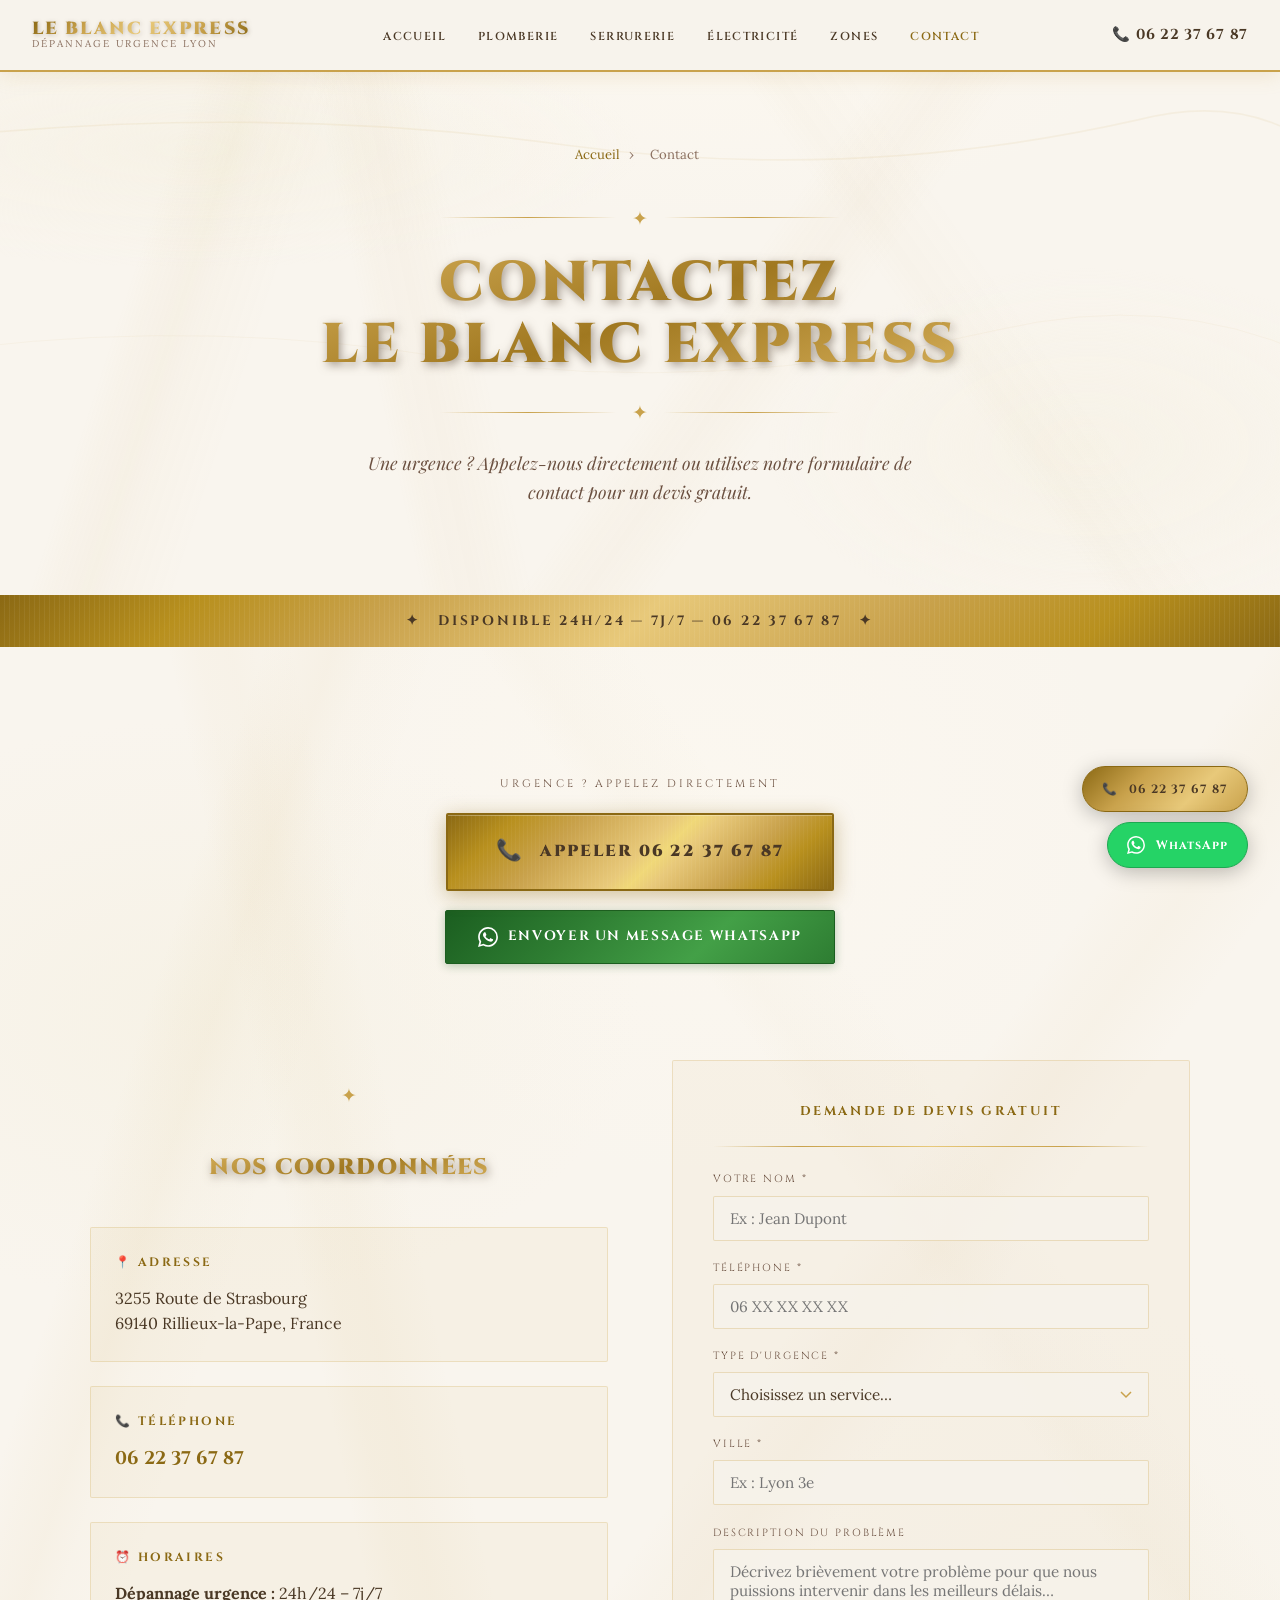
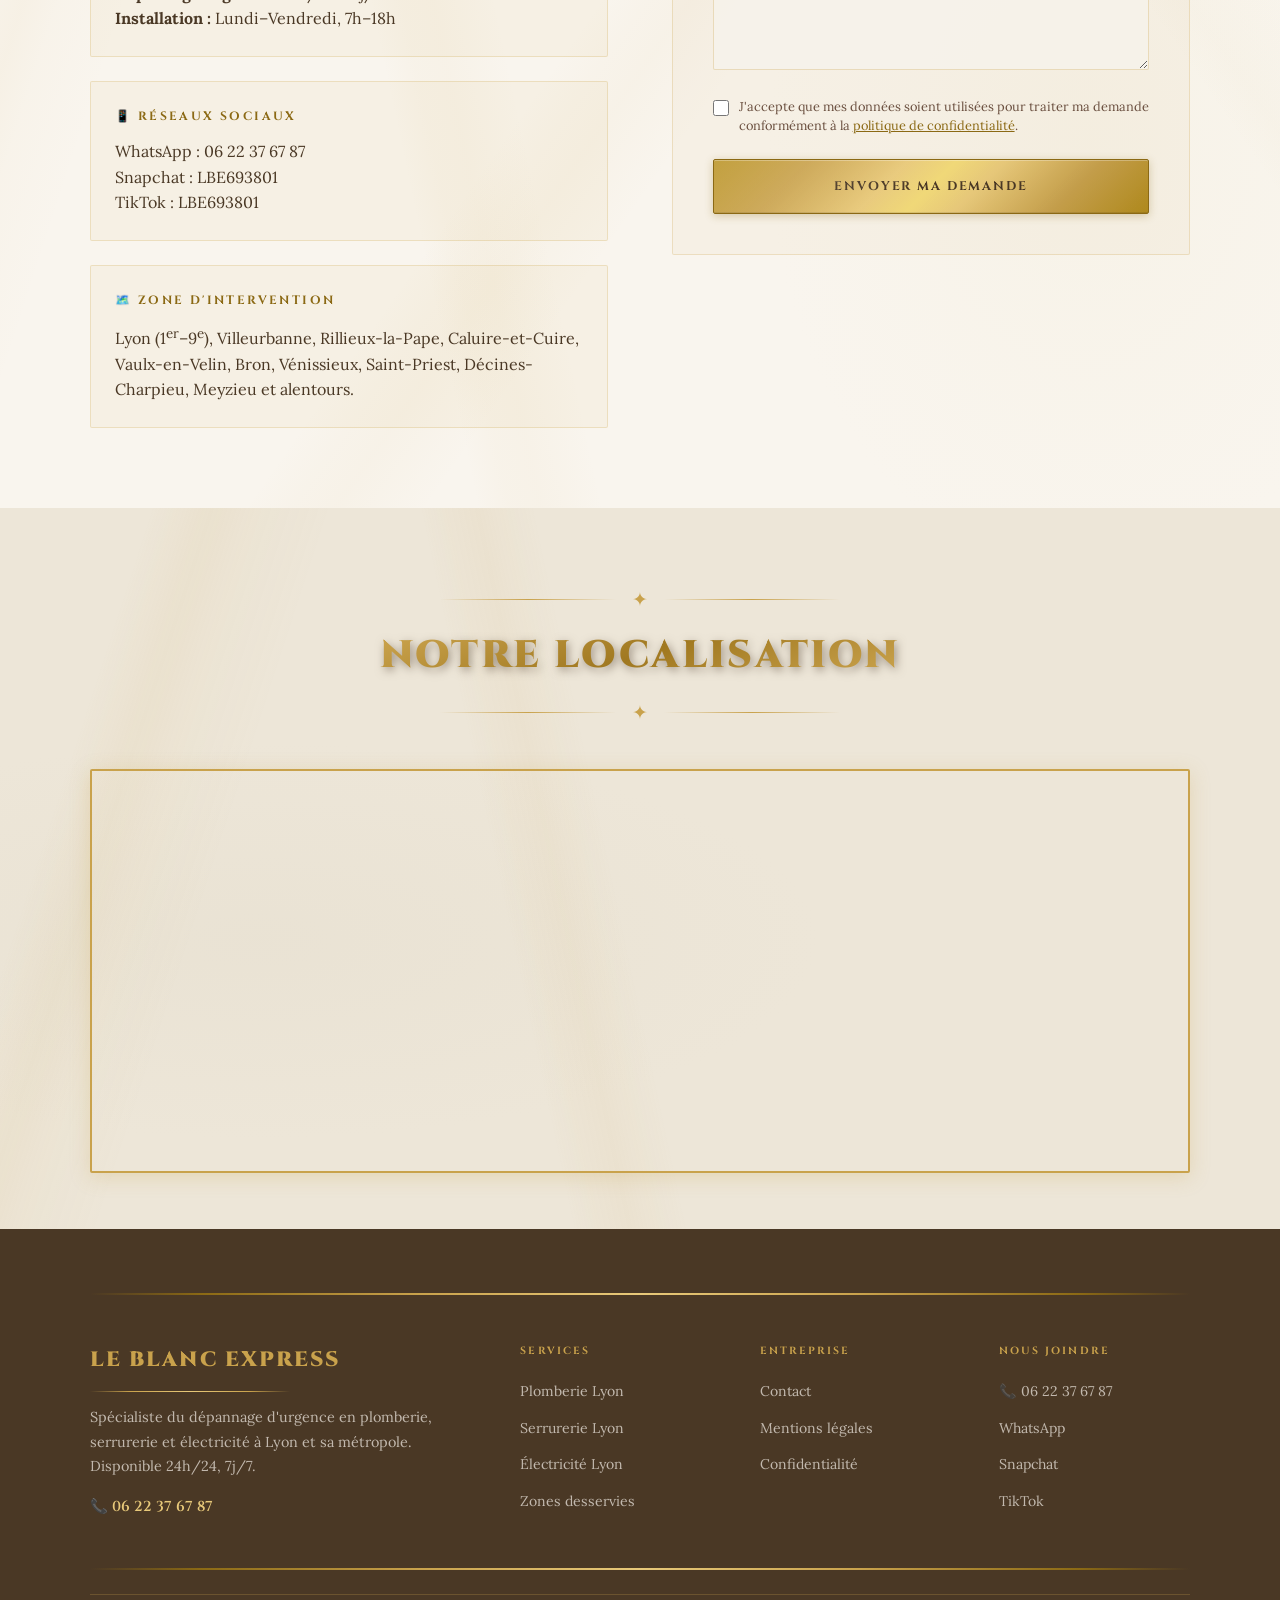
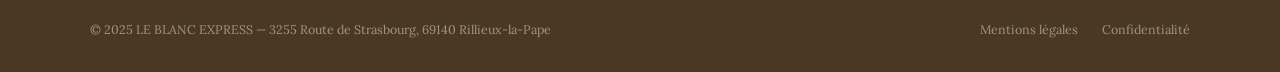
==== contact.html @ 910398bf "feat: site complet LE BLANC EXPRESS — dépannage urgence Lyon Site web haut de gamme identité marbre/" ====
<!DOCTYPE html>
<html lang="fr" id="top">
<head>
  <meta charset="UTF-8"/>
  <meta name="viewport" content="width=device-width, initial-scale=1.0"/>
  <title>Contact – Dépannage urgence Lyon | LE BLANC EXPRESS</title>
  <meta name="description" content="Contactez LE BLANC EXPRESS pour un dépannage d'urgence plomberie, serrurerie ou électricité à Lyon. Disponible 24h/24 7j/7 — 06 22 37 67 87."/>
  <meta name="robots" content="index, follow"/>
  <link rel="canonical" href="https://www.leblancexpress.fr/contact"/>
  <meta property="og:title" content="Contact – Dépannage urgence Lyon | LE BLANC EXPRESS"/>
  <meta property="og:url" content="https://www.leblancexpress.fr/contact"/>
  <meta property="og:type" content="website"/>
  <meta property="og:locale" content="fr_FR"/>
  <link rel="icon" type="image/svg+xml" href="favicon.svg"/>
  <link rel="preconnect" href="https://fonts.googleapis.com"/>
  <link rel="preconnect" href="https://fonts.gstatic.com" crossorigin/>
  <link rel="stylesheet" href="css/style.css"/>
  <script type="application/ld+json">
  {
    "@context": "https://schema.org",
    "@type": "ContactPage",
    "name": "Contact LE BLANC EXPRESS",
    "url": "https://www.leblancexpress.fr/contact",
    "mainEntity": {
      "@type": "EmergencyService",
      "name": "LE BLANC EXPRESS",
      "telephone": "+33622376787",
      "address": {
        "@type": "PostalAddress",
        "streetAddress": "3255 Route de Strasbourg",
        "addressLocality": "Rillieux-la-Pape",
        "postalCode": "69140",
        "addressCountry": "FR"
      }
    }
  }
  </script>
</head>
<body>

<nav class="navbar" role="navigation" aria-label="Navigation principale">
  <div class="navbar-inner">
    <a href="index.html" class="navbar-brand">
      <span class="brand-main">LE BLANC EXPRESS</span>
      <span class="brand-sub">Dépannage Urgence Lyon</span>
    </a>
    <ul class="navbar-nav" role="list">
      <li><a href="index.html">Accueil</a></li>
      <li><a href="plomberie-lyon.html">Plomberie</a></li>
      <li><a href="serrurerie-lyon.html">Serrurerie</a></li>
      <li><a href="electricite-lyon.html">Électricité</a></li>
      <li><a href="zones-intervention.html">Zones</a></li>
      <li><a href="contact.html">Contact</a></li>
    </ul>
    <div class="navbar-cta">
      <a href="tel:+33622376787" class="nav-phone">📞 06 22 37 67 87</a>
    </div>
    <button class="hamburger" id="hamburger" aria-label="Menu" aria-expanded="false">
      <span></span><span></span><span></span>
    </button>
  </div>
</nav>
<nav class="mobile-menu" id="mobile-menu">
  <a href="index.html">🏠 Accueil</a>
  <a href="plomberie-lyon.html">🔧 Plomberie Lyon</a>
  <a href="serrurerie-lyon.html">🔐 Serrurerie Lyon</a>
  <a href="electricite-lyon.html">⚡ Électricité Lyon</a>
  <a href="zones-intervention.html">📍 Zones d'intervention</a>
  <a href="contact.html">✉️ Contact</a>
  <a href="tel:+33622376787" style="color:var(--gold-dark);font-weight:700;">📞 06 22 37 67 87</a>
</nav>

<main>

<!-- HERO -->
<section class="page-hero marble-bg" aria-labelledby="h1-contact">
  <svg aria-hidden="true" style="position:absolute;inset:0;width:100%;height:100%;pointer-events:none;z-index:0;opacity:0.5" preserveAspectRatio="xMidYMid slice" viewBox="0 0 900 450" xmlns="http://www.w3.org/2000/svg">
    <path d="M-20 110 Q200 90 400 118 Q600 145 800 100 Q870 82 920 115" stroke="rgba(201,162,76,0.18)" stroke-width="1.2" fill="none"/>
    <path d="M-20 260 Q150 240 320 268 Q500 295 700 248 Q820 220 920 265" stroke="rgba(201,162,76,0.12)" stroke-width="0.7" fill="none"/>
  </svg>
  <nav class="breadcrumb" style="position:relative;z-index:1;" aria-label="Fil d'Ariane">
    <a href="index.html">Accueil</a><span> › </span><span aria-current="page">Contact</span>
  </nav>
  <div style="position:relative;z-index:1;">
    <div class="gold-separator"><span>✦</span></div>
    <h1 id="h1-contact" class="page-hero-title title-3d">Contactez<br>LE BLANC EXPRESS</h1>
    <div class="gold-separator"><span>✦</span></div>
    <p class="page-hero-desc">Une urgence ? Appelez-nous directement ou utilisez notre formulaire de contact pour un devis gratuit.</p>
  </div>
</section>

<div class="gold-banner"><p>✦ &nbsp; Disponible 24h/24 — 7j/7 — 06 22 37 67 87 &nbsp; ✦</p></div>

<!-- CONTACT PRINCIPAL -->
<section class="section marble-bg" aria-labelledby="h2-cta">
  <div class="section-inner animate-on-scroll">
    <div class="big-cta-area" style="margin-bottom:3rem;">
      <p style="font-family:'Cinzel',serif;font-size:0.68rem;letter-spacing:0.28em;text-transform:uppercase;color:var(--brown-mid);">Urgence ? Appelez directement</p>
      <a href="tel:+33622376787" class="big-phone-btn pulse-gold" aria-label="Appeler LE BLANC EXPRESS">
        <span style="position:relative;z-index:1;font-size:1.3rem" aria-hidden="true">📞</span>
        <span style="position:relative;z-index:1">APPELER 06 22 37 67 87</span>
      </a>
      <a href="https://wa.me/33622376787" class="btn-whatsapp" target="_blank" rel="noopener noreferrer" style="font-size:0.85rem;padding:0.9rem 2rem;">
        <svg width="20" height="20" viewBox="0 0 24 24" fill="white" aria-hidden="true"><path d="M17.472 14.382c-.297-.149-1.758-.867-2.03-.967-.273-.099-.471-.148-.67.15-.197.297-.767.966-.94 1.164-.173.199-.347.223-.644.075-.297-.15-1.255-.463-2.39-1.475-.883-.788-1.48-1.761-1.653-2.059-.173-.297-.018-.458.13-.606.134-.133.298-.347.446-.52.149-.174.198-.298.298-.497.099-.198.05-.371-.025-.52-.075-.149-.669-1.612-.916-2.207-.242-.579-.487-.5-.669-.51-.173-.008-.371-.01-.57-.01-.198 0-.52.074-.792.372-.272.297-1.04 1.016-1.04 2.479 0 1.462 1.065 2.875 1.213 3.074.149.198 2.096 3.2 5.077 4.487.709.306 1.262.489 1.694.625.712.227 1.36.195 1.871.118.571-.085 1.758-.719 2.006-1.413.248-.694.248-1.289.173-1.413-.074-.124-.272-.198-.57-.347m-5.421 7.403h-.004a9.87 9.87 0 01-5.031-1.378l-.361-.214-3.741.982.998-3.648-.235-.374a9.86 9.86 0 01-1.51-5.26c.001-5.45 4.436-9.884 9.888-9.884 2.64 0 5.122 1.03 6.988 2.898a9.825 9.825 0 012.893 6.994c-.003 5.45-4.437 9.884-9.885 9.884m8.413-18.297A11.815 11.815 0 0012.05 0C5.495 0 .16 5.335.157 11.892c0 2.096.547 4.142 1.588 5.945L.057 24l6.305-1.654a11.882 11.882 0 005.683 1.448h.005c6.554 0 11.89-5.335 11.893-11.893a11.821 11.821 0 00-3.48-8.413Z"/></svg>
        Envoyer un message WhatsApp
      </a>
    </div>

    <div class="contact-grid">
      <!-- Informations -->
      <div class="contact-info">
        <div class="gold-separator"><span>✦</span></div>
        <h2 id="h2-cta" class="section-title title-3d" style="font-size:1.4rem;margin-bottom:1.5rem;">Nos Coordonnées</h2>
        <div class="contact-card">
          <h3>📍 Adresse</h3>
          <p>3255 Route de Strasbourg<br/>69140 Rillieux-la-Pape, France</p>
        </div>
        <div class="contact-card">
          <h3>📞 Téléphone</h3>
          <p><a href="tel:+33622376787" style="font-size:1.15rem;font-family:'Cinzel',serif;font-weight:700;color:var(--gold-dark);">06 22 37 67 87</a></p>
        </div>
        <div class="contact-card">
          <h3>⏰ Horaires</h3>
          <p><strong>Dépannage urgence :</strong> 24h/24 – 7j/7<br/>
             <strong>Installation :</strong> Lundi–Vendredi, 7h–18h</p>
        </div>
        <div class="contact-card">
          <h3>📱 Réseaux sociaux</h3>
          <p>
            <a href="https://wa.me/33622376787" target="_blank" rel="noopener">WhatsApp : 06 22 37 67 87</a><br/>
            <a href="https://www.snapchat.com/add/LBE693801" target="_blank" rel="noopener">Snapchat : LBE693801</a><br/>
            <a href="https://www.tiktok.com/@LBE693801" target="_blank" rel="noopener">TikTok : LBE693801</a>
          </p>
        </div>
        <div class="contact-card">
          <h3>🗺️ Zone d'intervention</h3>
          <p>Lyon (1<sup>er</sup>–9<sup>e</sup>), Villeurbanne, Rillieux-la-Pape, Caluire-et-Cuire, Vaulx-en-Velin, Bron, Vénissieux, Saint-Priest, Décines-Charpieu, Meyzieu et alentours.</p>
        </div>
      </div>

      <!-- Formulaire -->
      <form class="devis-form" id="devis-form" novalidate aria-label="Formulaire de demande de devis">
        <h2>Demande de devis gratuit</h2>
        <div class="gold-line" style="margin-bottom:1.5rem;"></div>
        <div class="form-group">
          <label for="nom">Votre nom *</label>
          <input type="text" id="nom" name="nom" placeholder="Ex : Jean Dupont" required autocomplete="name"/>
        </div>
        <div class="form-group">
          <label for="telephone">Téléphone *</label>
          <input type="tel" id="telephone" name="telephone" placeholder="06 XX XX XX XX" required autocomplete="tel"/>
        </div>
        <div class="form-group">
          <label for="service">Type d'urgence *</label>
          <select id="service" name="service" required>
            <option value="" disabled selected>Choisissez un service…</option>
            <option value="plomberie">🔧 Plomberie</option>
            <option value="serrurerie">🔐 Serrurerie</option>
            <option value="electricite">⚡ Électricité</option>
            <option value="autre">Autre</option>
          </select>
        </div>
        <div class="form-group">
          <label for="ville">Ville *</label>
          <input type="text" id="ville" name="ville" placeholder="Ex : Lyon 3e" required autocomplete="address-level2"/>
        </div>
        <div class="form-group">
          <label for="description">Description du problème</label>
          <textarea id="description" name="description" rows="5" placeholder="Décrivez brièvement votre problème pour que nous puissions intervenir dans les meilleurs délais…"></textarea>
        </div>
        <div class="form-rgpd">
          <input type="checkbox" id="rgpd" name="rgpd" required/>
          <label for="rgpd">J'accepte que mes données soient utilisées pour traiter ma demande conformément à la
            <a href="politique-confidentialite.html" style="color:var(--gold-dark);text-decoration:underline;">politique de confidentialité</a>.
          </label>
        </div>
        <button type="submit" class="btn-gold" style="width:100%;justify-content:center;padding:1.1rem;">
          Envoyer ma demande
        </button>
      </form>
    </div>
  </div>
</section>

<!-- CARTE -->
<section class="section marble-dark section-sm" aria-labelledby="h2-map-contact">
  <div class="section-inner animate-on-scroll">
    <div class="gold-separator"><span>✦</span></div>
    <h2 id="h2-map-contact" class="section-title title-3d">Notre Localisation</h2>
    <div class="gold-separator"><span>✦</span></div>
    <div class="map-container">
      <iframe
        src="https://www.google.com/maps/embed?pb=!1m18!1m12!1m3!1d2779.341!2d4.897500!3d45.817500!2m3!1f0!2f0!3f0!3m2!1i1024!2i768!4f13.1!3m3!1m2!1s0x47f4c4f000000001%3A0x123456789abcdef!2s3255+Route+de+Strasbourg%2C+69140+Rillieux-la-Pape%2C+France!5e0!3m2!1sfr!2sfr!4v1716000000000!5m2!1sfr!2sfr"
        allowfullscreen="" loading="lazy" referrerpolicy="no-referrer-when-downgrade"
        title="LE BLANC EXPRESS — 3255 Route de Strasbourg, 69140 Rillieux-la-Pape">
      </iframe>
    </div>
  </div>
</section>

</main>

<footer class="footer" role="contentinfo">
  <div class="footer-inner">
    <div class="gold-line-thick" style="margin-bottom:3rem;"></div>
    <div class="footer-grid">
      <div class="footer-brand">
        <span class="brand-name">LE BLANC EXPRESS</span>
        <div class="gold-line" style="max-width:200px;margin:0.8rem 0;"></div>
        <p>Spécialiste du dépannage d'urgence en plomberie, serrurerie et électricité à Lyon et sa métropole. Disponible 24h/24, 7j/7.</p>
        <p style="margin-top:1rem;"><a href="tel:+33622376787" style="color:var(--gold-light);font-weight:600;font-family:'Cinzel',serif;">📞 06 22 37 67 87</a></p>
      </div>
      <div class="footer-col"><h4>Services</h4><ul>
        <li><a href="plomberie-lyon.html">Plomberie Lyon</a></li>
        <li><a href="serrurerie-lyon.html">Serrurerie Lyon</a></li>
        <li><a href="electricite-lyon.html">Électricité Lyon</a></li>
        <li><a href="zones-intervention.html">Zones desservies</a></li>
      </ul></div>
      <div class="footer-col"><h4>Entreprise</h4><ul>
        <li><a href="contact.html">Contact</a></li>
        <li><a href="mentions-legales.html">Mentions légales</a></li>
        <li><a href="politique-confidentialite.html">Confidentialité</a></li>
      </ul></div>
      <div class="footer-col"><h4>Nous joindre</h4><ul>
        <li><a href="tel:+33622376787">📞 06 22 37 67 87</a></li>
        <li><a href="https://wa.me/33622376787" target="_blank" rel="noopener">WhatsApp</a></li>
        <li><a href="https://www.snapchat.com/add/LBE693801" target="_blank" rel="noopener">Snapchat</a></li>
        <li><a href="https://www.tiktok.com/@LBE693801" target="_blank" rel="noopener">TikTok</a></li>
      </ul></div>
    </div>
    <div class="gold-line-thick" style="margin-bottom:1.5rem;"></div>
    <div class="footer-bottom">
      <p>© 2025 LE BLANC EXPRESS — 3255 Route de Strasbourg, 69140 Rillieux-la-Pape</p>
      <div class="footer-legal">
        <a href="mentions-legales.html">Mentions légales</a>
        <a href="politique-confidentialite.html">Confidentialité</a>
      </div>
    </div>
  </div>
</footer>

<div class="floating-phone">
  <a href="tel:+33622376787" class="float-btn phone-float pulse-gold" aria-label="Appeler LE BLANC EXPRESS">
    <span>📞</span><span class="label">06 22 37 67 87</span>
  </a>
  <a href="https://wa.me/33622376787" class="float-btn wa-float" target="_blank" rel="noopener noreferrer" aria-label="WhatsApp">
    <svg width="18" height="18" viewBox="0 0 24 24" fill="white" aria-hidden="true"><path d="M17.472 14.382c-.297-.149-1.758-.867-2.03-.967-.273-.099-.471-.148-.67.15-.197.297-.767.966-.94 1.164-.173.199-.347.223-.644.075-.297-.15-1.255-.463-2.39-1.475-.883-.788-1.48-1.761-1.653-2.059-.173-.297-.018-.458.13-.606.134-.133.298-.347.446-.52.149-.174.198-.298.298-.497.099-.198.05-.371-.025-.52-.075-.149-.669-1.612-.916-2.207-.242-.579-.487-.5-.669-.51-.173-.008-.371-.01-.57-.01-.198 0-.52.074-.792.372-.272.297-1.04 1.016-1.04 2.479 0 1.462 1.065 2.875 1.213 3.074.149.198 2.096 3.2 5.077 4.487.709.306 1.262.489 1.694.625.712.227 1.36.195 1.871.118.571-.085 1.758-.719 2.006-1.413.248-.694.248-1.289.173-1.413-.074-.124-.272-.198-.57-.347m-5.421 7.403h-.004a9.87 9.87 0 01-5.031-1.378l-.361-.214-3.741.982.998-3.648-.235-.374a9.86 9.86 0 01-1.51-5.26c.001-5.45 4.436-9.884 9.888-9.884 2.64 0 5.122 1.03 6.988 2.898a9.825 9.825 0 012.893 6.994c-.003 5.45-4.437 9.884-9.885 9.884m8.413-18.297A11.815 11.815 0 0012.05 0C5.495 0 .16 5.335.157 11.892c0 2.096.547 4.142 1.588 5.945L.057 24l6.305-1.654a11.882 11.882 0 005.683 1.448h.005c6.554 0 11.89-5.335 11.893-11.893a11.821 11.821 0 00-3.48-8.413Z"/></svg>
    <span class="label">WhatsApp</span>
  </a>
</div>
<a href="#top" class="scroll-top" aria-label="Retour en haut">▲</a>
<script src="js/main.js"></script>
</body>
</html>
---- css/style.css ----
/* ===================================================
   LE BLANC EXPRESS — Design System
   Palette: Marbre Carrare, Or #C9A24C, Brun #4A3825
   =================================================== */

@import url('https://fonts.googleapis.com/css2?family=Cinzel:wght@400;600;700;900&family=Cormorant+Garamond:ital,wght@0,400;0,500;0,600;0,700;1,400;1,600&family=Playfair+Display:ital,wght@0,400;0,600;0,700;1,400&family=Lora:ital,wght@0,400;0,500;0,600;1,400&display=swap');

/* ===================== VARIABLES ===================== */
:root {
  --gold:          #C9A24C;
  --gold-light:    #E8C97A;
  --gold-mid:      #D4AF62;
  --gold-dark:     #8B6914;
  --gold-deep:     #6B4F0A;
  --brown:         #4A3825;
  --brown-mid:     #6B5040;
  --brown-light:   #8B7060;
  --cream:         #F7F3EC;
  --cream-dark:    #EDE7DA;
  --white:         #FEFCF8;
  --marble-1:      #F9F5EE;
  --marble-2:      #F2EDE2;
  --shadow-gold:   0 4px 20px rgba(201,162,76,0.25);
  --shadow-deep:   0 8px 40px rgba(74,56,37,0.20);
  --transition:    0.3s cubic-bezier(0.4,0,0.2,1);
}

/* ===================== RESET ===================== */
*, *::before, *::after { box-sizing: border-box; margin: 0; padding: 0; }
html { scroll-behavior: smooth; font-size: 16px; }
body {
  font-family: 'Lora', 'Cormorant Garamond', Georgia, serif;
  color: var(--brown);
  background-color: var(--marble-1);
  line-height: 1.7;
  overflow-x: hidden;
}
img { max-width: 100%; display: block; }
a { text-decoration: none; color: inherit; }
ul { list-style: none; }

/* ===================== MARBLE TEXTURE ===================== */
.marble-bg {
  background-color: var(--marble-1);
  background-image:
    linear-gradient(108deg,
      transparent 15%, rgba(201,162,76,0.03) 17%, rgba(201,162,76,0.055) 19%,
      rgba(201,162,76,0.025) 21%, transparent 25%),
    linear-gradient(78deg,
      transparent 30%, rgba(201,162,76,0.03) 32%, rgba(201,162,76,0.04) 34%,
      transparent 38%),
    linear-gradient(125deg,
      transparent 55%, rgba(201,162,76,0.025) 57%, rgba(201,162,76,0.04) 59%,
      transparent 63%),
    linear-gradient(55deg,
      transparent 65%, rgba(180,145,55,0.02) 67%, transparent 72%),
    radial-gradient(ellipse 70% 40% at 15% 25%, rgba(245,240,225,0.6) 0%, transparent 50%),
    radial-gradient(ellipse 50% 60% at 85% 75%, rgba(245,240,225,0.5) 0%, transparent 50%),
    radial-gradient(ellipse 60% 50% at 55% 10%, rgba(252,248,240,0.7) 0%, transparent 55%);
}

.marble-dark {
  background-color: #EDE6D8;
  background-image:
    linear-gradient(108deg,
      transparent 10%, rgba(201,162,76,0.04) 12%, rgba(201,162,76,0.07) 14%,
      rgba(201,162,76,0.03) 17%, transparent 22%),
    linear-gradient(78deg,
      transparent 40%, rgba(201,162,76,0.04) 42%, rgba(201,162,76,0.06) 44%,
      transparent 48%),
    radial-gradient(ellipse 80% 50% at 20% 60%, rgba(232,225,210,0.7) 0%, transparent 55%);
}

/* ===================== TYPOGRAPHY ===================== */
.title-gold {
  font-family: 'Cinzel', 'Trajan Pro', Georgia, serif;
  font-weight: 700;
  color: var(--gold);
  text-transform: uppercase;
  letter-spacing: 0.08em;
  line-height: 1.15;
  background: linear-gradient(135deg, #8B6914 0%, #C9A24C 30%, #E8C97A 50%, #C9A24C 70%, #8B6914 100%);
  -webkit-background-clip: text;
  -webkit-text-fill-color: transparent;
  background-clip: text;
  filter: drop-shadow(1px 2px 3px rgba(74,56,37,0.4));
}

.title-3d {
  font-family: 'Cinzel', 'Trajan Pro', Georgia, serif;
  font-weight: 900;
  color: var(--gold);
  text-transform: uppercase;
  letter-spacing: 0.06em;
  line-height: 1.1;
  background: linear-gradient(160deg, #F0D878 0%, #C9A24C 25%, #A07820 50%, #C9A24C 75%, #F0D878 100%);
  -webkit-background-clip: text;
  -webkit-text-fill-color: transparent;
  background-clip: text;
  filter: drop-shadow(2px 3px 5px rgba(74,56,37,0.5));
  text-shadow: none;
}

h1, h2.section-title { font-family: 'Cinzel', Georgia, serif; }
h3, h4 { font-family: 'Playfair Display', 'Cormorant Garamond', Georgia, serif; }
p, li { font-family: 'Lora', 'Cormorant Garamond', Georgia, serif; }

/* ===================== GOLD SEPARATOR ===================== */
.gold-separator {
  display: flex;
  align-items: center;
  gap: 1rem;
  margin: 1.2rem auto;
  max-width: 400px;
}
.gold-separator::before,
.gold-separator::after {
  content: '';
  flex: 1;
  height: 1px;
  background: linear-gradient(90deg, transparent, var(--gold), transparent);
}
.gold-separator span {
  color: var(--gold);
  font-size: 1.2rem;
  flex-shrink: 0;
}

.gold-line {
  width: 100%;
  height: 1px;
  background: linear-gradient(90deg, transparent 0%, var(--gold) 20%, var(--gold-light) 50%, var(--gold) 80%, transparent 100%);
  margin: 1rem 0;
}

.gold-line-thick {
  width: 100%;
  height: 2px;
  background: linear-gradient(90deg, transparent 0%, var(--gold-dark) 10%, var(--gold) 30%, var(--gold-light) 50%, var(--gold) 70%, var(--gold-dark) 90%, transparent 100%);
}

/* ===================== NAVIGATION ===================== */
.navbar {
  position: fixed;
  top: 0; left: 0; right: 0;
  z-index: 1000;
  background: rgba(247,243,236,0.97);
  backdrop-filter: blur(10px);
  border-bottom: 2px solid var(--gold);
  box-shadow: 0 2px 20px rgba(201,162,76,0.2);
  transition: var(--transition);
}

.navbar-inner {
  max-width: 1280px;
  margin: 0 auto;
  padding: 0 2rem;
  display: flex;
  align-items: center;
  justify-content: space-between;
  height: 70px;
}

.navbar-brand {
  display: flex;
  flex-direction: column;
  line-height: 1.1;
}
.navbar-brand .brand-main {
  font-family: 'Cinzel', serif;
  font-weight: 900;
  font-size: 1.1rem;
  letter-spacing: 0.12em;
  background: linear-gradient(135deg, #8B6914, #C9A24C, #E8C97A, #C9A24C, #8B6914);
  -webkit-background-clip: text;
  -webkit-text-fill-color: transparent;
  background-clip: text;
  filter: drop-shadow(1px 1px 2px rgba(74,56,37,0.3));
}
.navbar-brand .brand-sub {
  font-family: 'Lora', serif;
  font-size: 0.62rem;
  color: var(--brown-light);
  letter-spacing: 0.2em;
  text-transform: uppercase;
}

.navbar-nav {
  display: flex;
  align-items: center;
  gap: 2rem;
}
.navbar-nav a {
  font-family: 'Cinzel', serif;
  font-size: 0.72rem;
  font-weight: 600;
  letter-spacing: 0.12em;
  text-transform: uppercase;
  color: var(--brown);
  position: relative;
  transition: color var(--transition);
}
.navbar-nav a::after {
  content: '';
  position: absolute;
  bottom: -3px; left: 0; right: 0;
  height: 1px;
  background: var(--gold);
  transform: scaleX(0);
  transition: transform var(--transition);
}
.navbar-nav a:hover { color: var(--gold-dark); }
.navbar-nav a:hover::after { transform: scaleX(1); }

.navbar-cta {
  display: flex;
  align-items: center;
  gap: 1rem;
}
.nav-phone {
  font-family: 'Cinzel', serif;
  font-weight: 700;
  font-size: 0.9rem;
  letter-spacing: 0.05em;
  color: var(--brown) !important;
  display: flex;
  align-items: center;
  gap: 0.4rem;
}
.nav-phone::after { display: none !important; }

.hamburger {
  display: none;
  flex-direction: column;
  gap: 5px;
  cursor: pointer;
  padding: 4px;
  background: none;
  border: none;
}
.hamburger span {
  display: block;
  width: 24px; height: 2px;
  background: var(--gold);
  transition: var(--transition);
}

.mobile-menu {
  display: none;
  position: fixed;
  top: 70px; left: 0; right: 0;
  background: var(--marble-1);
  border-top: 1px solid var(--gold);
  border-bottom: 2px solid var(--gold);
  z-index: 999;
  padding: 1.5rem 2rem;
  flex-direction: column;
  gap: 1.2rem;
  box-shadow: var(--shadow-deep);
}
.mobile-menu.open { display: flex; }
.mobile-menu a {
  font-family: 'Cinzel', serif;
  font-size: 0.8rem;
  letter-spacing: 0.12em;
  text-transform: uppercase;
  color: var(--brown);
  padding: 0.5rem 0;
  border-bottom: 1px solid rgba(201,162,76,0.2);
}

/* ===================== BUTTONS ===================== */
.btn-gold {
  display: inline-flex;
  align-items: center;
  justify-content: center;
  gap: 0.6rem;
  padding: 0.9rem 2.5rem;
  font-family: 'Cinzel', serif;
  font-weight: 700;
  font-size: 0.78rem;
  letter-spacing: 0.15em;
  text-transform: uppercase;
  color: var(--brown) !important;
  background: linear-gradient(135deg, #B8901E 0%, #C9A24C 20%, #E8C97A 40%, #F0D878 50%, #E8C97A 60%, #C9A24C 80%, #B8901E 100%);
  border: 1px solid var(--gold-dark);
  border-radius: 2px;
  box-shadow: 0 2px 8px rgba(139,105,20,0.3), inset 0 1px 0 rgba(255,255,255,0.3), inset 0 -1px 0 rgba(0,0,0,0.1);
  cursor: pointer;
  transition: all var(--transition);
  text-decoration: none;
  position: relative;
  overflow: hidden;
}
.btn-gold::before {
  content: '';
  position: absolute;
  inset: 0;
  background: linear-gradient(135deg, rgba(255,255,255,0.15) 0%, transparent 50%, rgba(0,0,0,0.05) 100%);
}
.btn-gold:hover {
  transform: translateY(-2px);
  box-shadow: 0 6px 20px rgba(139,105,20,0.4), inset 0 1px 0 rgba(255,255,255,0.4);
  background: linear-gradient(135deg, #C9A24C 0%, #E8C97A 30%, #F5E090 50%, #E8C97A 70%, #C9A24C 100%);
}
.btn-gold:active { transform: translateY(0); }

.btn-gold-outline {
  display: inline-flex;
  align-items: center;
  justify-content: center;
  gap: 0.6rem;
  padding: 0.85rem 2rem;
  font-family: 'Cinzel', serif;
  font-weight: 600;
  font-size: 0.75rem;
  letter-spacing: 0.15em;
  text-transform: uppercase;
  color: var(--gold-dark);
  background: transparent;
  border: 1.5px solid var(--gold);
  border-radius: 2px;
  cursor: pointer;
  transition: all var(--transition);
  text-decoration: none;
}
.btn-gold-outline:hover {
  background: var(--gold);
  color: var(--brown);
  box-shadow: var(--shadow-gold);
}

.btn-whatsapp {
  display: inline-flex;
  align-items: center;
  justify-content: center;
  gap: 0.6rem;
  padding: 0.9rem 2.5rem;
  font-family: 'Cinzel', serif;
  font-weight: 700;
  font-size: 0.78rem;
  letter-spacing: 0.12em;
  text-transform: uppercase;
  color: white;
  background: linear-gradient(135deg, #1B5E20, #2E7D32, #43A047, #2E7D32);
  border: 1px solid #1B5E20;
  border-radius: 2px;
  box-shadow: 0 2px 10px rgba(27,94,32,0.3);
  cursor: pointer;
  transition: all var(--transition);
  text-decoration: none;
}
.btn-whatsapp:hover {
  transform: translateY(-2px);
  box-shadow: 0 6px 20px rgba(27,94,32,0.4);
}

/* ===================== GOLD BANNER ===================== */
.gold-banner {
  width: 100%;
  padding: 0.9rem 2rem;
  background: linear-gradient(135deg, #8B6914 0%, #B8901E 15%, #C9A24C 30%, #E8C97A 50%, #C9A24C 70%, #B8901E 85%, #8B6914 100%);
  text-align: center;
  position: relative;
}
.gold-banner::before,
.gold-banner::after {
  content: '';
  position: absolute;
  top: 0; bottom: 0; width: 100%;
  left: 0;
}
.gold-banner::before {
  background: repeating-linear-gradient(90deg, transparent 0px, transparent 4px, rgba(255,255,255,0.06) 4px, rgba(255,255,255,0.06) 5px);
}
.gold-banner p {
  font-family: 'Cinzel', serif;
  font-weight: 700;
  font-size: 0.85rem;
  letter-spacing: 0.2em;
  text-transform: uppercase;
  color: var(--brown);
  position: relative;
}

/* ===================== SECTION LAYOUT ===================== */
.section {
  padding: 5rem 2rem;
  position: relative;
}
.section-inner {
  max-width: 1100px;
  margin: 0 auto;
}
.section-sm { padding: 3.5rem 2rem; }
.section-xs { padding: 2.5rem 2rem; }

.section-title {
  font-size: clamp(1.6rem, 3.5vw, 2.4rem);
  text-align: center;
  margin-bottom: 0.5rem;
}
.section-subtitle {
  font-family: 'Playfair Display', serif;
  font-size: 1.05rem;
  font-style: italic;
  color: var(--brown-mid);
  text-align: center;
  margin-bottom: 2rem;
}

/* ===================== HERO SECTION ===================== */
.hero {
  min-height: 100vh;
  display: flex;
  flex-direction: column;
  align-items: center;
  justify-content: center;
  padding: 8rem 2rem 0;
  text-align: center;
  position: relative;
}

.hero-logo-area {
  margin-bottom: 2rem;
}
.hero-logo-icon {
  font-size: 3rem;
  margin-bottom: 0.5rem;
  filter: drop-shadow(0 2px 6px rgba(201,162,76,0.5));
}

.hero-title {
  font-family: 'Cinzel', 'Trajan Pro', Georgia, serif;
  font-weight: 900;
  font-size: clamp(2.8rem, 8vw, 6rem);
  letter-spacing: 0.1em;
  text-transform: uppercase;
  line-height: 1.05;
  background: linear-gradient(160deg, #F5E090 0%, #E8C97A 15%, #C9A24C 30%, #A07820 50%, #C9A24C 65%, #E8C97A 80%, #F0D878 100%);
  -webkit-background-clip: text;
  -webkit-text-fill-color: transparent;
  background-clip: text;
  filter: drop-shadow(3px 4px 8px rgba(74,56,37,0.5));
  margin-bottom: 0.3rem;
}

.hero-subtitle-line {
  font-family: 'Cinzel', serif;
  font-size: clamp(0.7rem, 1.8vw, 0.95rem);
  letter-spacing: 0.35em;
  text-transform: uppercase;
  color: var(--brown-mid);
  margin: 0.6rem 0;
}

.hero-divider {
  width: min(500px, 80vw);
  height: 1px;
  background: linear-gradient(90deg, transparent, var(--gold), var(--gold-light), var(--gold), transparent);
  margin: 1.2rem auto;
}

.hero-hours {
  display: flex;
  flex-direction: column;
  gap: 0.6rem;
  margin: 1.5rem 0 2rem;
}
.hero-hours-item {
  font-family: 'Cormorant Garamond', serif;
  font-size: clamp(0.9rem, 2.2vw, 1.1rem);
  font-weight: 600;
  letter-spacing: 0.08em;
  color: var(--brown);
}
.hero-hours-item strong {
  font-family: 'Cinzel', serif;
  color: var(--gold-dark);
}

.hero-contacts {
  display: flex;
  flex-direction: column;
  gap: 0.8rem;
  align-items: center;
  margin: 2rem 0;
}
.hero-contact-btn {
  display: flex;
  align-items: center;
  gap: 0.8rem;
  padding: 0.7rem 2rem;
  min-width: 260px;
  font-family: 'Cinzel', serif;
  font-weight: 700;
  font-size: 0.85rem;
  letter-spacing: 0.1em;
  border-radius: 2px;
  transition: all var(--transition);
  text-decoration: none;
}
.hero-contact-btn.phone {
  background: linear-gradient(135deg, #8B6914, #C9A24C, #E8C97A, #C9A24C, #8B6914);
  color: var(--brown);
  border: 1px solid var(--gold-dark);
  box-shadow: 0 3px 12px rgba(139,105,20,0.35);
}
.hero-contact-btn.whatsapp {
  background: linear-gradient(135deg, #1B5E20, #2E7D32, #388E3C);
  color: white;
  border: 1px solid #1B5E20;
  box-shadow: 0 3px 12px rgba(27,94,32,0.3);
}
.hero-contact-btn.snapchat {
  background: linear-gradient(135deg, #FFFC00, #FFD700);
  color: #1a1a1a;
  border: 1px solid #E6C200;
  box-shadow: 0 3px 12px rgba(230,194,0,0.3);
}
.hero-contact-btn.tiktok {
  background: linear-gradient(135deg, #010101, #1a1a1a, #010101);
  color: white;
  border: 1px solid #333;
  box-shadow: 0 3px 12px rgba(0,0,0,0.3);
}
.hero-contact-btn:hover { transform: translateY(-2px) scale(1.02); }

/* ===================== SERVICE SECTION ===================== */
.service-block {
  display: grid;
  grid-template-columns: 1fr 1fr;
  gap: 3rem;
  align-items: center;
  margin: 3rem 0;
}
.service-block.reverse { direction: rtl; }
.service-block.reverse > * { direction: ltr; }

.service-icon-area {
  display: flex;
  flex-direction: column;
  align-items: center;
  justify-content: center;
  padding: 3rem;
}
.service-icon {
  font-size: 6rem;
  filter: drop-shadow(2px 4px 8px rgba(201,162,76,0.4)) drop-shadow(0 0 20px rgba(201,162,76,0.2));
  transition: transform 0.4s ease;
}
.service-icon:hover { transform: scale(1.1) rotate(-3deg); }

.service-icon-ring {
  width: 180px; height: 180px;
  border-radius: 50%;
  display: flex;
  align-items: center;
  justify-content: center;
  background: radial-gradient(circle, rgba(201,162,76,0.08) 0%, rgba(201,162,76,0.03) 60%, transparent 100%);
  border: 1px solid rgba(201,162,76,0.25);
  box-shadow: 0 0 0 8px rgba(201,162,76,0.05), 0 8px 30px rgba(201,162,76,0.15);
  font-size: 5rem;
}

.service-content { }
.service-content .section-title { text-align: left; }
.service-content .section-subtitle { text-align: left; }

.service-list {
  margin: 1.5rem 0 2rem;
  display: flex;
  flex-direction: column;
  gap: 0.7rem;
}
.service-list li {
  display: flex;
  align-items: flex-start;
  gap: 0.8rem;
  font-size: 1rem;
  color: var(--brown);
  line-height: 1.5;
}
.service-list li::before {
  content: '◆';
  color: var(--gold);
  font-size: 0.6rem;
  flex-shrink: 0;
  margin-top: 0.35rem;
  filter: drop-shadow(0 1px 2px rgba(201,162,76,0.4));
}

/* ===================== URGENCE SECTION ===================== */
.urgence-section {
  padding: 4rem 2rem;
  position: relative;
}
.urgence-inner {
  max-width: 900px;
  margin: 0 auto;
  text-align: center;
}
.urgence-title {
  font-family: 'Playfair Display', serif;
  font-size: clamp(1.3rem, 3vw, 1.8rem);
  font-style: italic;
  color: var(--brown);
  line-height: 1.5;
  margin-bottom: 1.5rem;
}
.urgence-title span.gold-word {
  font-family: 'Cinzel', serif;
  font-style: normal;
  font-weight: 700;
  color: var(--gold-dark);
}
.urgence-text {
  font-size: 1.05rem;
  color: var(--brown-mid);
  margin-bottom: 2rem;
  line-height: 1.8;
}
.urgence-text strong {
  color: var(--brown);
  font-weight: 600;
}

.urgence-icons {
  display: flex;
  justify-content: center;
  gap: 2rem;
  margin: 2rem 0;
  flex-wrap: wrap;
}
.urgence-icon-item {
  display: flex;
  flex-direction: column;
  align-items: center;
  gap: 0.5rem;
  font-family: 'Lora', serif;
  font-size: 0.85rem;
  color: var(--brown-mid);
  max-width: 120px;
  text-align: center;
}
.urgence-icon-item span:first-child {
  font-size: 2.8rem;
  filter: drop-shadow(1px 2px 4px rgba(201,162,76,0.3));
}

/* ===================== ZONES D'INTERVENTION ===================== */
.zones-grid {
  display: grid;
  grid-template-columns: repeat(auto-fill, minmax(180px, 1fr));
  gap: 0.8rem;
  margin: 2rem 0;
}
.zone-item {
  display: flex;
  align-items: center;
  gap: 0.6rem;
  padding: 0.7rem 1rem;
  background: rgba(201,162,76,0.06);
  border: 1px solid rgba(201,162,76,0.2);
  border-radius: 2px;
  font-family: 'Lora', serif;
  font-size: 0.9rem;
  color: var(--brown);
  transition: all var(--transition);
}
.zone-item::before {
  content: '📍';
  font-size: 0.9rem;
}
.zone-item:hover {
  background: rgba(201,162,76,0.12);
  border-color: var(--gold);
  color: var(--brown);
}

.map-container {
  margin-top: 2.5rem;
  border: 2px solid var(--gold);
  box-shadow: var(--shadow-gold);
  border-radius: 2px;
  overflow: hidden;
}
.map-container iframe {
  width: 100%;
  height: 400px;
  display: block;
  border: none;
}

/* ===================== CONTACT SECTION ===================== */
.contact-grid {
  display: grid;
  grid-template-columns: 1fr 1fr;
  gap: 4rem;
  align-items: start;
}

.contact-info {
  display: flex;
  flex-direction: column;
  gap: 1.5rem;
}

.contact-card {
  padding: 1.5rem;
  background: rgba(201,162,76,0.06);
  border: 1px solid rgba(201,162,76,0.25);
  border-radius: 2px;
}
.contact-card h3 {
  font-family: 'Cinzel', serif;
  font-size: 0.75rem;
  letter-spacing: 0.2em;
  text-transform: uppercase;
  color: var(--gold-dark);
  margin-bottom: 0.8rem;
}
.contact-card a, .contact-card p {
  font-family: 'Lora', serif;
  font-size: 1rem;
  color: var(--brown);
  line-height: 1.6;
}
.contact-card a:hover { color: var(--gold-dark); }

.big-cta-area {
  text-align: center;
  padding: 3rem 2rem;
  display: flex;
  flex-direction: column;
  align-items: center;
  gap: 1.2rem;
}
.big-phone-btn {
  display: inline-flex;
  align-items: center;
  gap: 1rem;
  padding: 1.2rem 3rem;
  font-family: 'Cinzel', serif;
  font-weight: 900;
  font-size: 1rem;
  letter-spacing: 0.12em;
  text-transform: uppercase;
  color: var(--brown);
  background: linear-gradient(135deg, #8B6914 0%, #B8901E 15%, #C9A24C 30%, #E8C97A 50%, #F0D878 55%, #E8C97A 60%, #C9A24C 75%, #B8901E 85%, #8B6914 100%);
  border: 2px solid var(--gold-dark);
  border-radius: 2px;
  box-shadow: 0 4px 20px rgba(139,105,20,0.4), inset 0 1px 0 rgba(255,255,255,0.3);
  cursor: pointer;
  transition: all var(--transition);
  text-decoration: none;
  position: relative;
  overflow: hidden;
}
.big-phone-btn::before {
  content: '';
  position: absolute;
  inset: 0;
  background: repeating-linear-gradient(90deg, transparent 0px, transparent 3px, rgba(255,255,255,0.04) 3px, rgba(255,255,255,0.04) 4px);
}
.big-phone-btn:hover {
  transform: translateY(-3px);
  box-shadow: 0 8px 30px rgba(139,105,20,0.5);
}

/* ===================== FORM ===================== */
.devis-form {
  background: rgba(201,162,76,0.05);
  border: 1px solid rgba(201,162,76,0.25);
  border-radius: 2px;
  padding: 2.5rem;
}
.devis-form h2 {
  font-family: 'Cinzel', serif;
  font-size: 0.8rem;
  letter-spacing: 0.2em;
  text-transform: uppercase;
  color: var(--gold-dark);
  margin-bottom: 1.5rem;
  text-align: center;
}
.form-group {
  margin-bottom: 1.2rem;
}
.form-group label {
  display: block;
  font-family: 'Cinzel', serif;
  font-size: 0.65rem;
  letter-spacing: 0.18em;
  text-transform: uppercase;
  color: var(--brown-mid);
  margin-bottom: 0.4rem;
}
.form-group input,
.form-group select,
.form-group textarea {
  width: 100%;
  padding: 0.75rem 1rem;
  font-family: 'Lora', serif;
  font-size: 0.95rem;
  color: var(--brown);
  background: rgba(247,243,236,0.8);
  border: 1px solid rgba(201,162,76,0.3);
  border-radius: 2px;
  outline: none;
  transition: border-color var(--transition), box-shadow var(--transition);
  -webkit-appearance: none;
}
.form-group input:focus,
.form-group select:focus,
.form-group textarea:focus {
  border-color: var(--gold);
  box-shadow: 0 0 0 3px rgba(201,162,76,0.15);
}
.form-group textarea { resize: vertical; min-height: 100px; }
.form-group select {
  background-image: url("data:image/svg+xml,%3Csvg xmlns='http://www.w3.org/2000/svg' width='12' height='8'%3E%3Cpath d='M1 1l5 5 5-5' stroke='%23C9A24C' stroke-width='1.5' fill='none'/%3E%3C/svg%3E");
  background-repeat: no-repeat;
  background-position: right 1rem center;
  padding-right: 2.5rem;
  cursor: pointer;
}

.form-rgpd {
  display: flex;
  align-items: flex-start;
  gap: 0.6rem;
  margin-bottom: 1.5rem;
}
.form-rgpd input[type="checkbox"] {
  width: 16px; height: 16px;
  flex-shrink: 0;
  margin-top: 3px;
  accent-color: var(--gold);
  cursor: pointer;
}
.form-rgpd label {
  font-family: 'Lora', serif;
  font-size: 0.8rem;
  color: var(--brown-mid);
  line-height: 1.5;
  cursor: pointer;
}

/* ===================== BREADCRUMB ===================== */
.breadcrumb {
  padding: 1rem 2rem;
  font-family: 'Lora', serif;
  font-size: 0.82rem;
  color: var(--brown-light);
  max-width: 1100px;
  margin: 0 auto;
}
.breadcrumb a { color: var(--gold-dark); }
.breadcrumb a:hover { text-decoration: underline; }
.breadcrumb span { margin: 0 0.4rem; }

/* ===================== PAGE HERO (sub-pages) ===================== */
.page-hero {
  padding: 8rem 2rem 4rem;
  text-align: center;
  position: relative;
}
.page-hero-title {
  font-size: clamp(2rem, 5vw, 3.5rem);
  margin-bottom: 0.5rem;
}
.page-hero-desc {
  font-family: 'Playfair Display', serif;
  font-size: 1.1rem;
  font-style: italic;
  color: var(--brown-mid);
  max-width: 600px;
  margin: 0 auto 1.5rem;
}

/* ===================== TRUST BADGES ===================== */
.trust-grid {
  display: grid;
  grid-template-columns: repeat(3, 1fr);
  gap: 2rem;
  margin: 2rem 0;
}
.trust-item {
  text-align: center;
  padding: 2rem 1.5rem;
  border: 1px solid rgba(201,162,76,0.2);
  border-radius: 2px;
  background: rgba(201,162,76,0.04);
}
.trust-icon {
  font-size: 2.5rem;
  margin-bottom: 0.8rem;
  filter: drop-shadow(0 2px 4px rgba(201,162,76,0.3));
}
.trust-title {
  font-family: 'Cinzel', serif;
  font-size: 0.7rem;
  letter-spacing: 0.18em;
  text-transform: uppercase;
  color: var(--gold-dark);
  margin-bottom: 0.4rem;
}
.trust-desc {
  font-size: 0.9rem;
  color: var(--brown-mid);
}

/* ===================== FOOTER ===================== */
.footer {
  background: var(--brown);
  color: var(--cream);
  padding: 4rem 2rem 2rem;
}
.footer-inner {
  max-width: 1100px;
  margin: 0 auto;
}
.footer-grid {
  display: grid;
  grid-template-columns: 2fr 1fr 1fr 1fr;
  gap: 3rem;
  margin-bottom: 3rem;
}
.footer-brand .brand-name {
  font-family: 'Cinzel', serif;
  font-weight: 900;
  font-size: 1.3rem;
  letter-spacing: 0.1em;
  color: var(--gold);
  display: block;
  margin-bottom: 0.5rem;
}
.footer-brand p {
  font-size: 0.9rem;
  color: rgba(245,240,232,0.7);
  line-height: 1.7;
  margin-top: 0.8rem;
}
.footer-col h4 {
  font-family: 'Cinzel', serif;
  font-size: 0.65rem;
  letter-spacing: 0.2em;
  text-transform: uppercase;
  color: var(--gold);
  margin-bottom: 1rem;
}
.footer-col ul {
  display: flex;
  flex-direction: column;
  gap: 0.6rem;
}
.footer-col li a {
  font-family: 'Lora', serif;
  font-size: 0.88rem;
  color: rgba(245,240,232,0.7);
  transition: color var(--transition);
}
.footer-col li a:hover { color: var(--gold-light); }

.footer-bottom {
  border-top: 1px solid rgba(201,162,76,0.25);
  padding-top: 1.5rem;
  display: flex;
  justify-content: space-between;
  align-items: center;
  flex-wrap: wrap;
  gap: 1rem;
}
.footer-bottom p, .footer-bottom a {
  font-family: 'Lora', serif;
  font-size: 0.78rem;
  color: rgba(245,240,232,0.5);
}
.footer-bottom a:hover { color: var(--gold-light); }
.footer-legal { display: flex; gap: 1.5rem; }

/* ===================== FLOATING PHONE ===================== */
.floating-phone {
  position: fixed;
  bottom: 2rem; right: 2rem;
  z-index: 900;
  display: flex;
  flex-direction: column;
  gap: 0.6rem;
  align-items: flex-end;
}
.float-btn {
  display: flex;
  align-items: center;
  gap: 0.7rem;
  padding: 0.75rem 1.2rem;
  border-radius: 50px;
  font-family: 'Cinzel', serif;
  font-weight: 700;
  font-size: 0.75rem;
  letter-spacing: 0.08em;
  box-shadow: 0 4px 20px rgba(0,0,0,0.25);
  cursor: pointer;
  text-decoration: none;
  transition: all var(--transition);
  white-space: nowrap;
}
.float-btn:hover { transform: scale(1.05); }
.float-btn.phone-float {
  background: linear-gradient(135deg, #8B6914, #C9A24C, #E8C97A, #C9A24C);
  color: var(--brown);
  border: 1px solid var(--gold-dark);
}
.float-btn.wa-float {
  background: #25D366;
  color: white;
  border: 1px solid #1DA851;
}

/* ===================== SCROLL TO TOP ===================== */
.scroll-top {
  position: fixed;
  bottom: 2rem; left: 2rem;
  z-index: 900;
  width: 44px; height: 44px;
  background: linear-gradient(135deg, #8B6914, #C9A24C, #E8C97A);
  border: 1px solid var(--gold-dark);
  border-radius: 2px;
  display: flex;
  align-items: center;
  justify-content: center;
  cursor: pointer;
  opacity: 0;
  transform: translateY(10px);
  transition: all var(--transition);
  text-decoration: none;
  color: var(--brown);
  font-size: 1.1rem;
}
.scroll-top.visible {
  opacity: 1;
  transform: translateY(0);
}

/* ===================== PAGE-SPECIFIC ===================== */
.legal-content {
  max-width: 800px;
  margin: 0 auto;
  padding: 2rem 0;
}
.legal-content h2 {
  font-family: 'Cinzel', serif;
  font-size: 1rem;
  letter-spacing: 0.15em;
  text-transform: uppercase;
  color: var(--gold-dark);
  margin: 2rem 0 0.8rem;
  padding-bottom: 0.4rem;
  border-bottom: 1px solid rgba(201,162,76,0.3);
}
.legal-content p { color: var(--brown-mid); margin-bottom: 1rem; line-height: 1.8; }

/* ===================== ANIMATIONS ===================== */
@keyframes shimmer {
  0% { background-position: -200% center; }
  100% { background-position: 200% center; }
}
@keyframes fadeInUp {
  from { opacity: 0; transform: translateY(30px); }
  to   { opacity: 1; transform: translateY(0); }
}
@keyframes goldPulse {
  0%, 100% { box-shadow: 0 0 0 0 rgba(201,162,76,0.4); }
  50%       { box-shadow: 0 0 0 12px rgba(201,162,76,0); }
}

.animate-in {
  animation: fadeInUp 0.7s ease-out both;
}
.animate-in-delay-1 { animation-delay: 0.1s; }
.animate-in-delay-2 { animation-delay: 0.2s; }
.animate-in-delay-3 { animation-delay: 0.3s; }
.animate-in-delay-4 { animation-delay: 0.4s; }

.pulse-gold { animation: goldPulse 2.5s infinite; }

/* ===================== RESPONSIVE ===================== */
@media (max-width: 1024px) {
  .footer-grid { grid-template-columns: 1fr 1fr; gap: 2rem; }
}

@media (max-width: 768px) {
  .navbar-nav { display: none; }
  .hamburger { display: flex; }
  .navbar-cta .nav-phone { display: none; }

  .hero { padding-top: 6rem; }
  .hero-title { font-size: clamp(2rem, 10vw, 3.5rem); }

  .service-block,
  .service-block.reverse {
    grid-template-columns: 1fr;
    direction: ltr;
    gap: 2rem;
  }
  .service-block.reverse > * { direction: ltr; }
  .service-icon-area { padding: 1.5rem; }
  .service-content .section-title { text-align: center; }
  .service-content .section-subtitle { text-align: center; }
  .service-content .service-list { align-items: flex-start; }

  .contact-grid { grid-template-columns: 1fr; gap: 2rem; }
  .trust-grid { grid-template-columns: 1fr; }
  .footer-grid { grid-template-columns: 1fr; gap: 2rem; }
  .footer-bottom { flex-direction: column; text-align: center; }

  .floating-phone { bottom: 1rem; right: 1rem; }
  .float-btn span.label { display: none; }

  .zones-grid { grid-template-columns: repeat(auto-fill, minmax(140px, 1fr)); }

  .section { padding: 3rem 1.5rem; }
  .page-hero { padding: 6rem 1.5rem 2.5rem; }
}

@media (max-width: 480px) {
  .hero-contact-btn { min-width: 240px; font-size: 0.78rem; }
  .btn-gold, .btn-whatsapp { padding: 0.8rem 1.5rem; font-size: 0.72rem; }
  .big-phone-btn { padding: 1rem 1.5rem; font-size: 0.85rem; }
  .devis-form { padding: 1.5rem; }
}
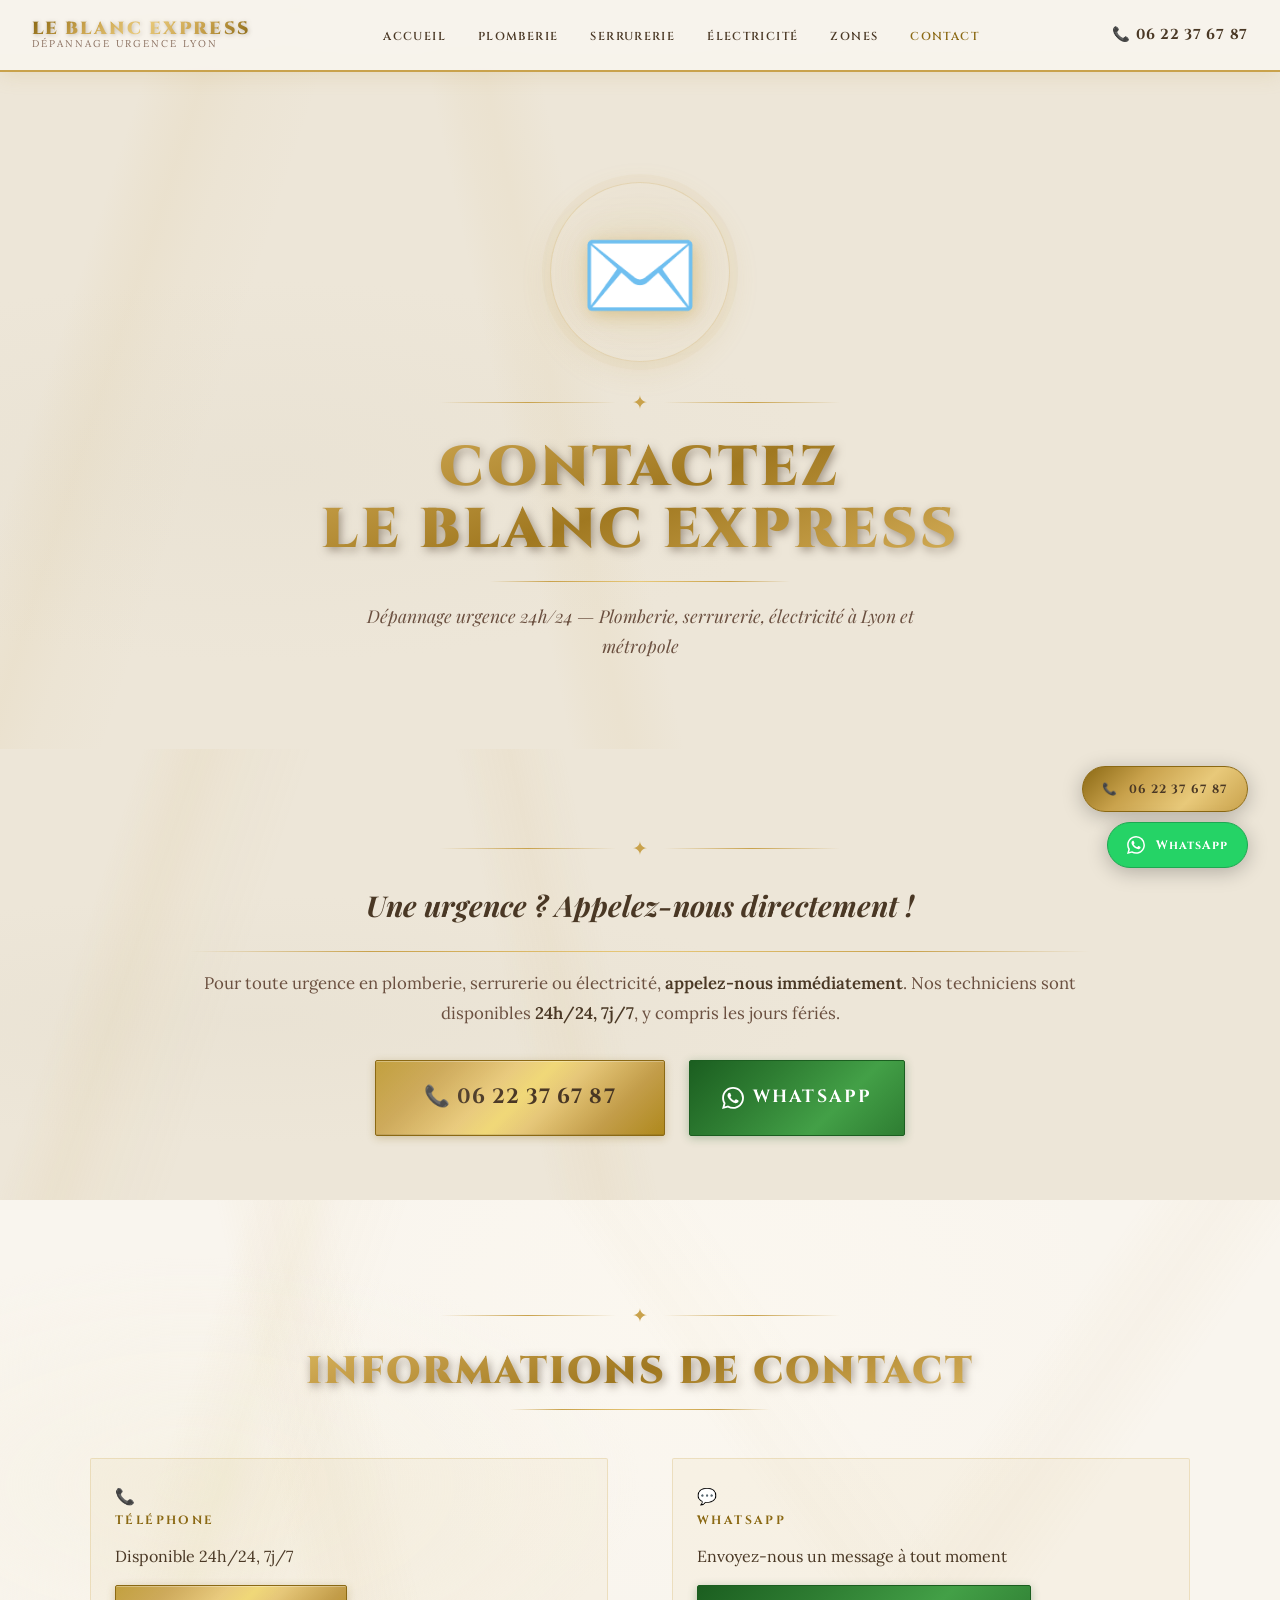
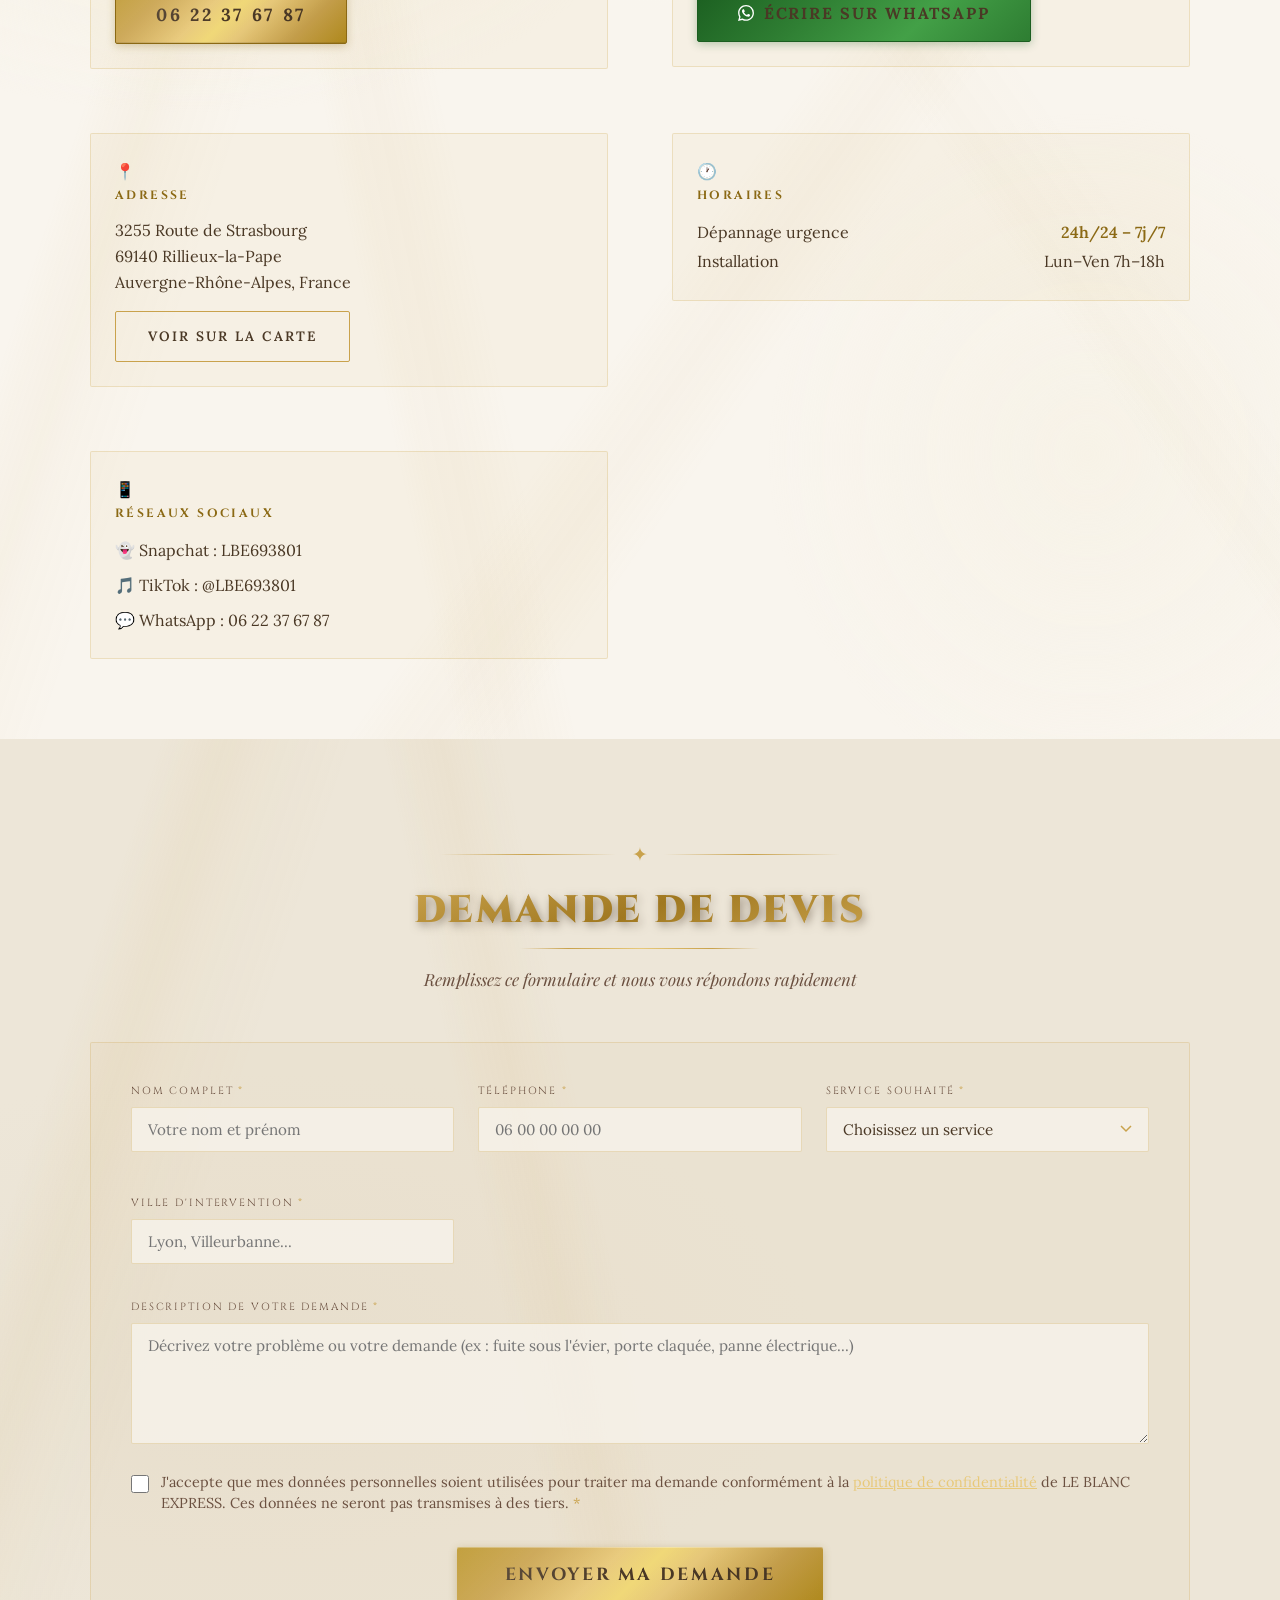
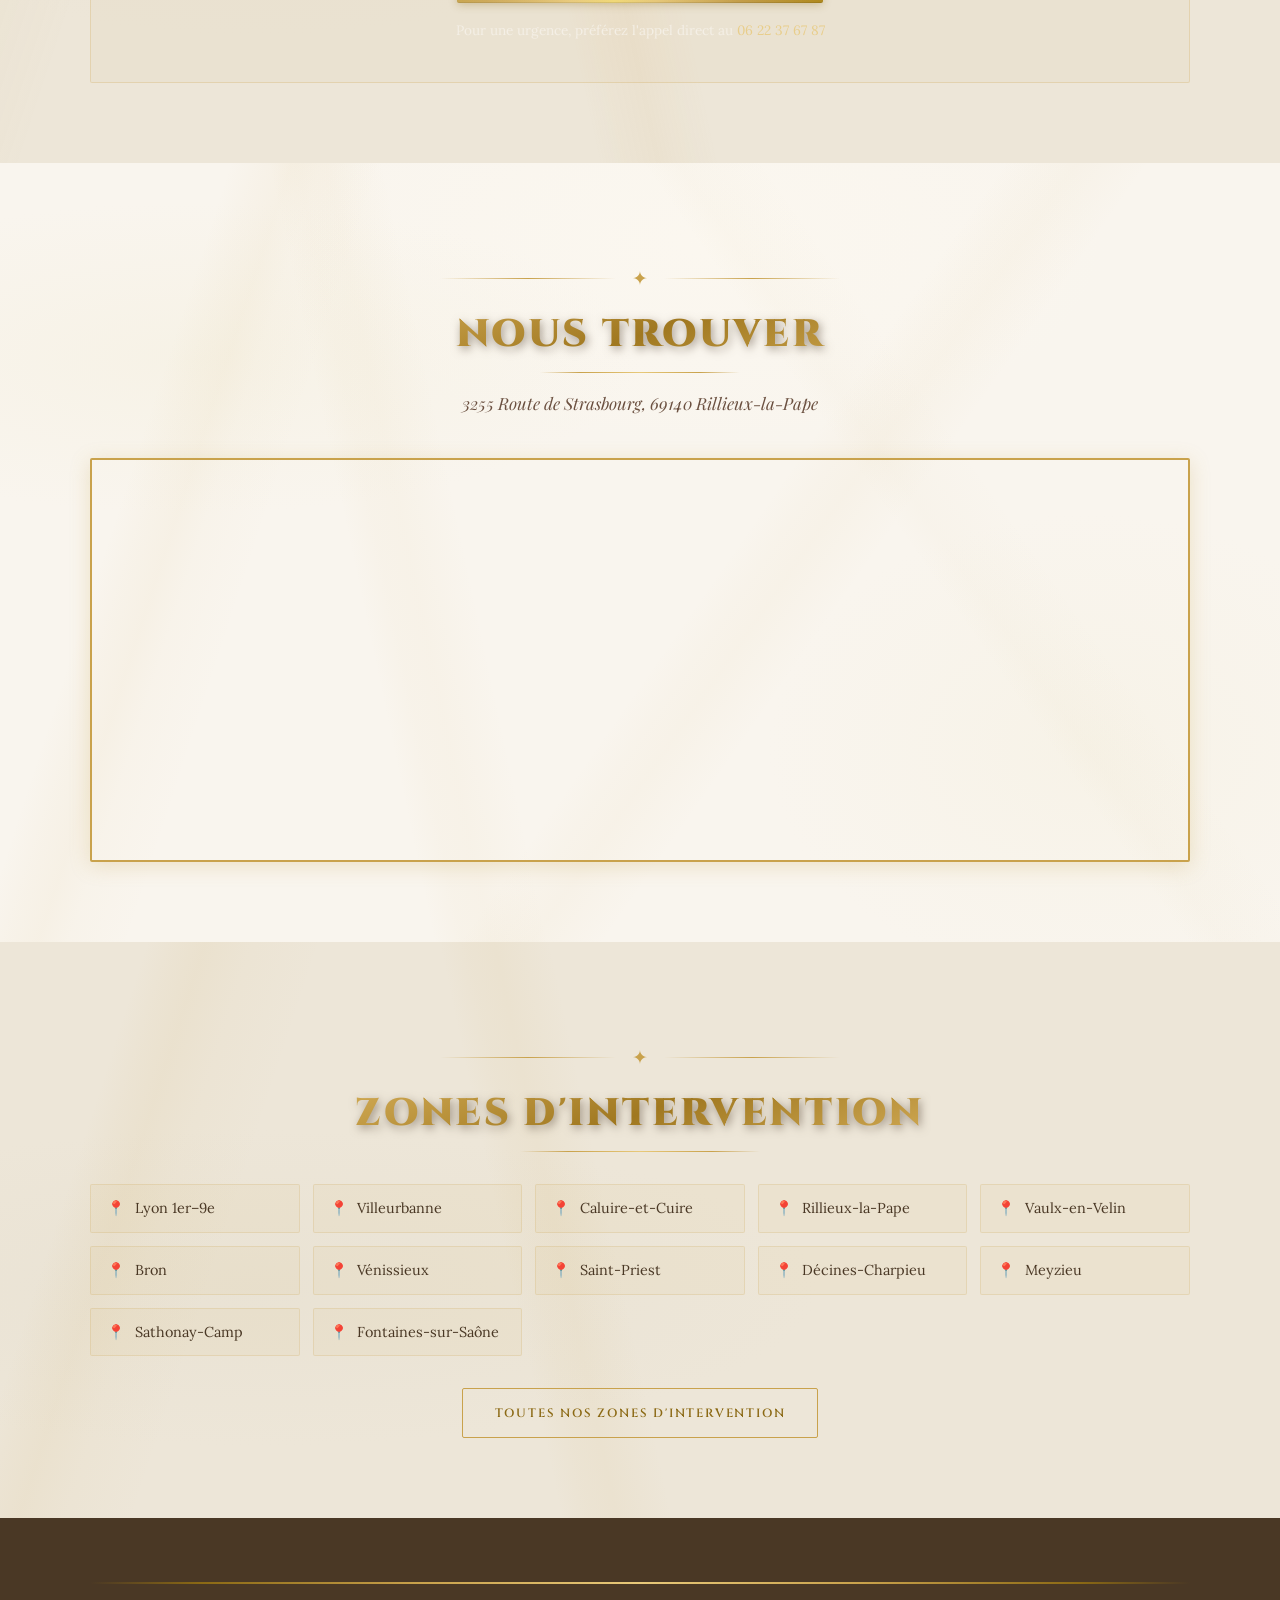
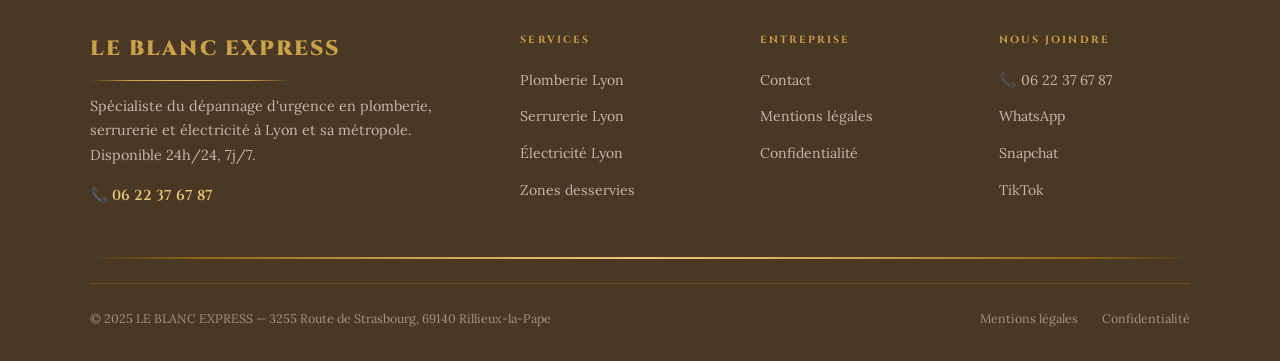
==== commit 0ee066bb: "feat: pages zones et contact enrichies - zones-intervention.html : fiches détaillées par arrondissem" ====
--- a/contact.html
+++ b/contact.html
@@ -1,13 +1,14 @@
 <!DOCTYPE html>
-<html lang="fr" id="top">
+<html lang="fr">
 <head>
   <meta charset="UTF-8"/>
   <meta name="viewport" content="width=device-width, initial-scale=1.0"/>
   <title>Contact – Dépannage urgence Lyon | LE BLANC EXPRESS</title>
-  <meta name="description" content="Contactez LE BLANC EXPRESS pour un dépannage d'urgence plomberie, serrurerie ou électricité à Lyon. Disponible 24h/24 7j/7 — 06 22 37 67 87."/>
+  <meta name="description" content="Contactez LE BLANC EXPRESS pour un dépannage urgent à Lyon. Plomberie, serrurerie, électricité 24h/24 7j/7. Appelez le 06 22 37 67 87 ou écrivez-nous."/>
   <meta name="robots" content="index, follow"/>
   <link rel="canonical" href="https://www.leblancexpress.fr/contact"/>
   <meta property="og:title" content="Contact – Dépannage urgence Lyon | LE BLANC EXPRESS"/>
+  <meta property="og:description" content="Contactez LE BLANC EXPRESS pour un dépannage urgent à Lyon 24h/24 7j/7. Plomberie, serrurerie, électricité. 06 22 37 67 87."/>
   <meta property="og:url" content="https://www.leblancexpress.fr/contact"/>
   <meta property="og:type" content="website"/>
   <meta property="og:locale" content="fr_FR"/>
@@ -18,29 +19,47 @@
   <script type="application/ld+json">
   {
     "@context": "https://schema.org",
-    "@type": "ContactPage",
-    "name": "Contact LE BLANC EXPRESS",
-    "url": "https://www.leblancexpress.fr/contact",
-    "mainEntity": {
-      "@type": "EmergencyService",
-      "name": "LE BLANC EXPRESS",
+    "@type": "EmergencyService",
+    "name": "LE BLANC EXPRESS",
+    "@id": "https://www.leblancexpress.fr/#business",
+    "url": "https://www.leblancexpress.fr",
+    "telephone": "+33622376787",
+    "email": "contact@leblancexpress.fr",
+    "address": {
+      "@type": "PostalAddress",
+      "streetAddress": "3255 Route de Strasbourg",
+      "addressLocality": "Rillieux-la-Pape",
+      "postalCode": "69140",
+      "addressRegion": "Auvergne-Rhône-Alpes",
+      "addressCountry": "FR"
+    },
+    "openingHoursSpecification": [{
+      "@type": "OpeningHoursSpecification",
+      "dayOfWeek": ["Monday","Tuesday","Wednesday","Thursday","Friday","Saturday","Sunday"],
+      "opens": "00:00",
+      "closes": "23:59"
+    }],
+    "contactPoint": {
+      "@type": "ContactPoint",
       "telephone": "+33622376787",
-      "address": {
-        "@type": "PostalAddress",
-        "streetAddress": "3255 Route de Strasbourg",
-        "addressLocality": "Rillieux-la-Pape",
-        "postalCode": "69140",
-        "addressCountry": "FR"
+      "contactType": "customer service",
+      "availableLanguage": "French",
+      "hoursAvailable": {
+        "@type": "OpeningHoursSpecification",
+        "dayOfWeek": ["Monday","Tuesday","Wednesday","Thursday","Friday","Saturday","Sunday"],
+        "opens": "00:00",
+        "closes": "23:59"
       }
     }
   }
   </script>
 </head>
-<body>
-
+<body id="top">
+
+<!-- ═══════════ NAVIGATION ═══════════ -->
 <nav class="navbar" role="navigation" aria-label="Navigation principale">
   <div class="navbar-inner">
-    <a href="index.html" class="navbar-brand">
+    <a href="index.html" class="navbar-brand" aria-label="LE BLANC EXPRESS — Accueil">
       <span class="brand-main">LE BLANC EXPRESS</span>
       <span class="brand-sub">Dépannage Urgence Lyon</span>
     </a>
@@ -50,7 +69,7 @@
       <li><a href="serrurerie-lyon.html">Serrurerie</a></li>
       <li><a href="electricite-lyon.html">Électricité</a></li>
       <li><a href="zones-intervention.html">Zones</a></li>
-      <li><a href="contact.html">Contact</a></li>
+      <li><a href="contact.html" aria-current="page">Contact</a></li>
     </ul>
     <div class="navbar-cta">
       <a href="tel:+33622376787" class="nav-phone">📞 06 22 37 67 87</a>
@@ -72,134 +91,300 @@
 
 <main>
 
-<!-- HERO -->
-<section class="page-hero marble-bg" aria-labelledby="h1-contact">
-  <svg aria-hidden="true" style="position:absolute;inset:0;width:100%;height:100%;pointer-events:none;z-index:0;opacity:0.5" preserveAspectRatio="xMidYMid slice" viewBox="0 0 900 450" xmlns="http://www.w3.org/2000/svg">
-    <path d="M-20 110 Q200 90 400 118 Q600 145 800 100 Q870 82 920 115" stroke="rgba(201,162,76,0.18)" stroke-width="1.2" fill="none"/>
-    <path d="M-20 260 Q150 240 320 268 Q500 295 700 248 Q820 220 920 265" stroke="rgba(201,162,76,0.12)" stroke-width="0.7" fill="none"/>
-  </svg>
-  <nav class="breadcrumb" style="position:relative;z-index:1;" aria-label="Fil d'Ariane">
-    <a href="index.html">Accueil</a><span> › </span><span aria-current="page">Contact</span>
-  </nav>
-  <div style="position:relative;z-index:1;">
+<!-- ═══════════ BREADCRUMB ═══════════ -->
+<div class="breadcrumb marble-bg" aria-label="Fil d'Ariane">
+  <div class="breadcrumb-inner">
+    <a href="index.html">Accueil</a>
+    <span aria-hidden="true">›</span>
+    <span aria-current="page">Contact</span>
+  </div>
+</div>
+
+<!-- ═══════════ PAGE HERO ═══════════ -->
+<section class="page-hero marble-dark" aria-labelledby="hero-h1">
+  <div class="page-hero-inner animate-on-scroll">
+    <div class="service-icon-ring" style="margin:0 auto 1.5rem;" aria-hidden="true">
+      <span class="service-icon">✉️</span>
+    </div>
     <div class="gold-separator"><span>✦</span></div>
-    <h1 id="h1-contact" class="page-hero-title title-3d">Contactez<br>LE BLANC EXPRESS</h1>
+    <h1 id="hero-h1" class="page-hero-title title-3d">Contactez<br>LE BLANC EXPRESS</h1>
+    <div class="gold-line" style="max-width:300px;margin:1.2rem auto;"></div>
+    <p class="page-hero-desc">Dépannage urgence 24h/24 — Plomberie, serrurerie, électricité à Lyon et métropole</p>
+  </div>
+</section>
+
+<!-- ═══════════ CTA TÉLÉPHONE ═══════════ -->
+<section class="urgence-section marble-dark" aria-labelledby="h2-cta-phone">
+  <div class="urgence-inner animate-on-scroll">
     <div class="gold-separator"><span>✦</span></div>
-    <p class="page-hero-desc">Une urgence ? Appelez-nous directement ou utilisez notre formulaire de contact pour un devis gratuit.</p>
-  </div>
-</section>
-
-<div class="gold-banner"><p>✦ &nbsp; Disponible 24h/24 — 7j/7 — 06 22 37 67 87 &nbsp; ✦</p></div>
-
-<!-- CONTACT PRINCIPAL -->
-<section class="section marble-bg" aria-labelledby="h2-cta">
-  <div class="section-inner animate-on-scroll">
-    <div class="big-cta-area" style="margin-bottom:3rem;">
-      <p style="font-family:'Cinzel',serif;font-size:0.68rem;letter-spacing:0.28em;text-transform:uppercase;color:var(--brown-mid);">Urgence ? Appelez directement</p>
-      <a href="tel:+33622376787" class="big-phone-btn pulse-gold" aria-label="Appeler LE BLANC EXPRESS">
-        <span style="position:relative;z-index:1;font-size:1.3rem" aria-hidden="true">📞</span>
-        <span style="position:relative;z-index:1">APPELER 06 22 37 67 87</span>
+    <h2 id="h2-cta-phone" class="urgence-title">
+      Une urgence&nbsp;? Appelez-nous directement&nbsp;!
+    </h2>
+    <div class="gold-line"></div>
+    <p class="urgence-text">
+      Pour toute urgence en plomberie, serrurerie ou électricité, <strong>appelez-nous immédiatement</strong>.
+      Nos techniciens sont disponibles <strong>24h/24, 7j/7</strong>, y compris les jours fériés.
+    </p>
+    <div style="display:flex;gap:1.5rem;flex-wrap:wrap;justify-content:center;margin-top:1.5rem;">
+      <a href="tel:+33622376787" class="btn-gold" style="font-size:1.3rem;padding:1.2rem 3rem;letter-spacing:0.05em;">
+        📞 06 22 37 67 87
       </a>
-      <a href="https://wa.me/33622376787" class="btn-whatsapp" target="_blank" rel="noopener noreferrer" style="font-size:0.85rem;padding:0.9rem 2rem;">
-        <svg width="20" height="20" viewBox="0 0 24 24" fill="white" aria-hidden="true"><path d="M17.472 14.382c-.297-.149-1.758-.867-2.03-.967-.273-.099-.471-.148-.67.15-.197.297-.767.966-.94 1.164-.173.199-.347.223-.644.075-.297-.15-1.255-.463-2.39-1.475-.883-.788-1.48-1.761-1.653-2.059-.173-.297-.018-.458.13-.606.134-.133.298-.347.446-.52.149-.174.198-.298.298-.497.099-.198.05-.371-.025-.52-.075-.149-.669-1.612-.916-2.207-.242-.579-.487-.5-.669-.51-.173-.008-.371-.01-.57-.01-.198 0-.52.074-.792.372-.272.297-1.04 1.016-1.04 2.479 0 1.462 1.065 2.875 1.213 3.074.149.198 2.096 3.2 5.077 4.487.709.306 1.262.489 1.694.625.712.227 1.36.195 1.871.118.571-.085 1.758-.719 2.006-1.413.248-.694.248-1.289.173-1.413-.074-.124-.272-.198-.57-.347m-5.421 7.403h-.004a9.87 9.87 0 01-5.031-1.378l-.361-.214-3.741.982.998-3.648-.235-.374a9.86 9.86 0 01-1.51-5.26c.001-5.45 4.436-9.884 9.888-9.884 2.64 0 5.122 1.03 6.988 2.898a9.825 9.825 0 012.893 6.994c-.003 5.45-4.437 9.884-9.885 9.884m8.413-18.297A11.815 11.815 0 0012.05 0C5.495 0 .16 5.335.157 11.892c0 2.096.547 4.142 1.588 5.945L.057 24l6.305-1.654a11.882 11.882 0 005.683 1.448h.005c6.554 0 11.89-5.335 11.893-11.893a11.821 11.821 0 00-3.48-8.413Z"/></svg>
-        Envoyer un message WhatsApp
+      <a href="https://wa.me/33622376787" class="btn-whatsapp" target="_blank" rel="noopener noreferrer" style="font-size:1.1rem;padding:1.2rem 2rem;">
+        <svg width="22" height="22" viewBox="0 0 24 24" fill="white" aria-hidden="true"><path d="M17.472 14.382c-.297-.149-1.758-.867-2.03-.967-.273-.099-.471-.148-.67.15-.197.297-.767.966-.94 1.164-.173.199-.347.223-.644.075-.297-.15-1.255-.463-2.39-1.475-.883-.788-1.48-1.761-1.653-2.059-.173-.297-.018-.458.13-.606.134-.133.298-.347.446-.52.149-.174.198-.298.298-.497.099-.198.05-.371-.025-.52-.075-.149-.669-1.612-.916-2.207-.242-.579-.487-.5-.669-.51-.173-.008-.371-.01-.57-.01-.198 0-.52.074-.792.372-.272.297-1.04 1.016-1.04 2.479 0 1.462 1.065 2.875 1.213 3.074.149.198 2.096 3.2 5.077 4.487.709.306 1.262.489 1.694.625.712.227 1.36.195 1.871.118.571-.085 1.758-.719 2.006-1.413.248-.694.248-1.289.173-1.413-.074-.124-.272-.198-.57-.347m-5.421 7.403h-.004a9.87 9.87 0 01-5.031-1.378l-.361-.214-3.741.982.998-3.648-.235-.374a9.86 9.86 0 01-1.51-5.26c.001-5.45 4.436-9.884 9.888-9.884 2.64 0 5.122 1.03 6.988 2.898a9.825 9.825 0 012.893 6.994c-.003 5.45-4.437 9.884-9.885 9.884m8.413-18.297A11.815 11.815 0 0012.05 0C5.495 0 .16 5.335.157 11.892c0 2.096.547 4.142 1.588 5.945L.057 24l6.305-1.654a11.882 11.882 0 005.683 1.448h.005c6.554 0 11.89-5.335 11.893-11.893a11.821 11.821 0 00-3.48-8.413Z"/></svg>
+        WhatsApp
       </a>
     </div>
-
-    <div class="contact-grid">
-      <!-- Informations -->
-      <div class="contact-info">
-        <div class="gold-separator"><span>✦</span></div>
-        <h2 id="h2-cta" class="section-title title-3d" style="font-size:1.4rem;margin-bottom:1.5rem;">Nos Coordonnées</h2>
-        <div class="contact-card">
-          <h3>📍 Adresse</h3>
-          <p>3255 Route de Strasbourg<br/>69140 Rillieux-la-Pape, France</p>
+  </div>
+</section>
+
+<!-- ═══════════ INFOS CONTACT ═══════════ -->
+<section class="section marble-bg" id="infos" aria-labelledby="h2-infos">
+  <div class="section-inner">
+    <div class="animate-on-scroll" style="text-align:center;margin-bottom:3rem;">
+      <div class="gold-separator"><span>✦</span></div>
+      <h2 id="h2-infos" class="section-title title-3d">Informations de Contact</h2>
+      <div class="gold-line" style="max-width:260px;margin:1rem auto;"></div>
+    </div>
+    <div class="contact-grid animate-on-scroll">
+
+      <div class="contact-card">
+        <div class="contact-card-icon" aria-hidden="true">📞</div>
+        <h3>Téléphone</h3>
+        <p>Disponible 24h/24, 7j/7</p>
+        <a href="tel:+33622376787" class="btn-gold" style="margin-top:1rem;font-size:1.1rem;">06 22 37 67 87</a>
+      </div>
+
+      <div class="contact-card">
+        <div class="contact-card-icon" aria-hidden="true">💬</div>
+        <h3>WhatsApp</h3>
+        <p>Envoyez-nous un message à tout moment</p>
+        <a href="https://wa.me/33622376787" class="btn-whatsapp" target="_blank" rel="noopener noreferrer" style="margin-top:1rem;">
+          <svg width="16" height="16" viewBox="0 0 24 24" fill="white" aria-hidden="true"><path d="M17.472 14.382c-.297-.149-1.758-.867-2.03-.967-.273-.099-.471-.148-.67.15-.197.297-.767.966-.94 1.164-.173.199-.347.223-.644.075-.297-.15-1.255-.463-2.39-1.475-.883-.788-1.48-1.761-1.653-2.059-.173-.297-.018-.458.13-.606.134-.133.298-.347.446-.52.149-.174.198-.298.298-.497.099-.198.05-.371-.025-.52-.075-.149-.669-1.612-.916-2.207-.242-.579-.487-.5-.669-.51-.173-.008-.371-.01-.57-.01-.198 0-.52.074-.792.372-.272.297-1.04 1.016-1.04 2.479 0 1.462 1.065 2.875 1.213 3.074.149.198 2.096 3.2 5.077 4.487.709.306 1.262.489 1.694.625.712.227 1.36.195 1.871.118.571-.085 1.758-.719 2.006-1.413.248-.694.248-1.289.173-1.413-.074-.124-.272-.198-.57-.347m-5.421 7.403h-.004a9.87 9.87 0 01-5.031-1.378l-.361-.214-3.741.982.998-3.648-.235-.374a9.86 9.86 0 01-1.51-5.26c.001-5.45 4.436-9.884 9.888-9.884 2.64 0 5.122 1.03 6.988 2.898a9.825 9.825 0 012.893 6.994c-.003 5.45-4.437 9.884-9.885 9.884m8.413-18.297A11.815 11.815 0 0012.05 0C5.495 0 .16 5.335.157 11.892c0 2.096.547 4.142 1.588 5.945L.057 24l6.305-1.654a11.882 11.882 0 005.683 1.448h.005c6.554 0 11.89-5.335 11.893-11.893a11.821 11.821 0 00-3.48-8.413Z"/></svg>
+          Écrire sur WhatsApp
+        </a>
+      </div>
+
+      <div class="contact-card">
+        <div class="contact-card-icon" aria-hidden="true">📍</div>
+        <h3>Adresse</h3>
+        <address style="font-style:normal;font-family:'Lora',serif;color:var(--brown);line-height:1.6;margin-bottom:1rem;">
+          3255 Route de Strasbourg<br>
+          69140 Rillieux-la-Pape<br>
+          Auvergne-Rhône-Alpes, France
+        </address>
+        <a href="https://maps.google.com/?q=3255+Route+de+Strasbourg+69140+Rillieux-la-Pape" target="_blank" rel="noopener noreferrer" class="btn-gold-outline" style="font-size:0.85rem;">Voir sur la carte</a>
+      </div>
+
+      <div class="contact-card">
+        <div class="contact-card-icon" aria-hidden="true">🕐</div>
+        <h3>Horaires</h3>
+        <dl style="font-family:'Lora',serif;color:var(--brown);line-height:1.8;">
+          <div style="display:flex;justify-content:space-between;gap:1rem;">
+            <dt>Dépannage urgence</dt>
+            <dd style="font-weight:600;color:var(--gold-dark);">24h/24 – 7j/7</dd>
+          </div>
+          <div style="display:flex;justify-content:space-between;gap:1rem;">
+            <dt>Installation</dt>
+            <dd>Lun–Ven 7h–18h</dd>
+          </div>
+        </dl>
+      </div>
+
+      <div class="contact-card">
+        <div class="contact-card-icon" aria-hidden="true">📱</div>
+        <h3>Réseaux sociaux</h3>
+        <ul style="list-style:none;padding:0;font-family:'Lora',serif;">
+          <li style="margin-bottom:0.5rem;">
+            <a href="https://www.snapchat.com/add/LBE693801" target="_blank" rel="noopener noreferrer" style="color:var(--brown-dark);">
+              👻 Snapchat : LBE693801
+            </a>
+          </li>
+          <li style="margin-bottom:0.5rem;">
+            <a href="https://www.tiktok.com/@LBE693801" target="_blank" rel="noopener noreferrer" style="color:var(--brown-dark);">
+              🎵 TikTok : @LBE693801
+            </a>
+          </li>
+          <li>
+            <a href="https://wa.me/33622376787" target="_blank" rel="noopener noreferrer" style="color:var(--brown-dark);">
+              💬 WhatsApp : 06 22 37 67 87
+            </a>
+          </li>
+        </ul>
+      </div>
+
+    </div>
+  </div>
+</section>
+
+<!-- ═══════════ FORMULAIRE DE DEVIS ═══════════ -->
+<section class="section marble-dark" id="devis" aria-labelledby="h2-devis">
+  <div class="section-inner">
+    <div class="animate-on-scroll" style="text-align:center;margin-bottom:3rem;">
+      <div class="gold-separator"><span>✦</span></div>
+      <h2 id="h2-devis" class="section-title title-3d">Demande de Devis</h2>
+      <div class="gold-line" style="max-width:240px;margin:1rem auto;"></div>
+      <p class="section-subtitle">Remplissez ce formulaire et nous vous répondons rapidement</p>
+    </div>
+
+    <div class="animate-on-scroll">
+      <form class="devis-form" id="devis-form" action="#" method="post" novalidate aria-label="Formulaire de demande de devis">
+
+        <div style="display:grid;grid-template-columns:repeat(auto-fit,minmax(280px,1fr));gap:1.5rem;">
+
+          <div class="form-group">
+            <label for="nom">Nom complet <span aria-hidden="true" style="color:var(--gold);">*</span></label>
+            <input
+              type="text"
+              id="nom"
+              name="nom"
+              required
+              autocomplete="name"
+              placeholder="Votre nom et prénom"
+              aria-required="true"
+            />
+          </div>
+
+          <div class="form-group">
+            <label for="telephone">Téléphone <span aria-hidden="true" style="color:var(--gold);">*</span></label>
+            <input
+              type="tel"
+              id="telephone"
+              name="telephone"
+              required
+              autocomplete="tel"
+              placeholder="06 00 00 00 00"
+              aria-required="true"
+              pattern="[0-9\s\+\-\.]{8,15}"
+            />
+          </div>
+
+          <div class="form-group">
+            <label for="service">Service souhaité <span aria-hidden="true" style="color:var(--gold);">*</span></label>
+            <select id="service" name="service" required aria-required="true">
+              <option value="" disabled selected>Choisissez un service</option>
+              <option value="plomberie">🔧 Plomberie</option>
+              <option value="serrurerie">🔐 Serrurerie</option>
+              <option value="electricite">⚡ Électricité</option>
+              <option value="multiple">Plusieurs services</option>
+              <option value="autre">Autre demande</option>
+            </select>
+          </div>
+
+          <div class="form-group">
+            <label for="ville">Ville d'intervention <span aria-hidden="true" style="color:var(--gold);">*</span></label>
+            <input
+              type="text"
+              id="ville"
+              name="ville"
+              required
+              autocomplete="address-level2"
+              placeholder="Lyon, Villeurbanne..."
+              aria-required="true"
+            />
+          </div>
+
         </div>
-        <div class="contact-card">
-          <h3>📞 Téléphone</h3>
-          <p><a href="tel:+33622376787" style="font-size:1.15rem;font-family:'Cinzel',serif;font-weight:700;color:var(--gold-dark);">06 22 37 67 87</a></p>
+
+        <div class="form-group" style="margin-top:1rem;">
+          <label for="description">Description de votre demande <span aria-hidden="true" style="color:var(--gold);">*</span></label>
+          <textarea
+            id="description"
+            name="description"
+            required
+            rows="5"
+            placeholder="Décrivez votre problème ou votre demande (ex : fuite sous l'évier, porte claquée, panne électrique...)"
+            aria-required="true"
+          ></textarea>
         </div>
-        <div class="contact-card">
-          <h3>⏰ Horaires</h3>
-          <p><strong>Dépannage urgence :</strong> 24h/24 – 7j/7<br/>
-             <strong>Installation :</strong> Lundi–Vendredi, 7h–18h</p>
+
+        <div class="form-rgpd" role="group" aria-labelledby="rgpd-label">
+          <label style="display:flex;align-items:flex-start;gap:0.75rem;cursor:pointer;">
+            <input
+              type="checkbox"
+              id="rgpd"
+              name="rgpd"
+              required
+              aria-required="true"
+              style="flex-shrink:0;margin-top:0.2rem;width:18px;height:18px;accent-color:var(--gold);"
+            />
+            <span id="rgpd-label" style="font-family:'Lora',serif;font-size:0.9rem;line-height:1.5;">
+              J'accepte que mes données personnelles soient utilisées pour traiter ma demande conformément à la
+              <a href="politique-confidentialite.html" style="color:var(--gold-light);text-decoration:underline;">politique de confidentialité</a>
+              de LE BLANC EXPRESS. Ces données ne seront pas transmises à des tiers. <span aria-hidden="true" style="color:var(--gold);">*</span>
+            </span>
+          </label>
         </div>
-        <div class="contact-card">
-          <h3>📱 Réseaux sociaux</h3>
-          <p>
-            <a href="https://wa.me/33622376787" target="_blank" rel="noopener">WhatsApp : 06 22 37 67 87</a><br/>
-            <a href="https://www.snapchat.com/add/LBE693801" target="_blank" rel="noopener">Snapchat : LBE693801</a><br/>
-            <a href="https://www.tiktok.com/@LBE693801" target="_blank" rel="noopener">TikTok : LBE693801</a>
+
+        <div style="text-align:center;margin-top:2rem;">
+          <button type="submit" class="btn-gold" style="font-size:1.1rem;padding:1rem 3rem;cursor:pointer;border:none;">
+            Envoyer ma demande
+          </button>
+          <p style="font-family:'Lora',serif;font-size:0.85rem;color:var(--cream);margin-top:1rem;opacity:0.8;">
+            Pour une urgence, préférez l'appel direct au <a href="tel:+33622376787" style="color:var(--gold-light);">06 22 37 67 87</a>
           </p>
         </div>
-        <div class="contact-card">
-          <h3>🗺️ Zone d'intervention</h3>
-          <p>Lyon (1<sup>er</sup>–9<sup>e</sup>), Villeurbanne, Rillieux-la-Pape, Caluire-et-Cuire, Vaulx-en-Velin, Bron, Vénissieux, Saint-Priest, Décines-Charpieu, Meyzieu et alentours.</p>
-        </div>
-      </div>
-
-      <!-- Formulaire -->
-      <form class="devis-form" id="devis-form" novalidate aria-label="Formulaire de demande de devis">
-        <h2>Demande de devis gratuit</h2>
-        <div class="gold-line" style="margin-bottom:1.5rem;"></div>
-        <div class="form-group">
-          <label for="nom">Votre nom *</label>
-          <input type="text" id="nom" name="nom" placeholder="Ex : Jean Dupont" required autocomplete="name"/>
-        </div>
-        <div class="form-group">
-          <label for="telephone">Téléphone *</label>
-          <input type="tel" id="telephone" name="telephone" placeholder="06 XX XX XX XX" required autocomplete="tel"/>
-        </div>
-        <div class="form-group">
-          <label for="service">Type d'urgence *</label>
-          <select id="service" name="service" required>
-            <option value="" disabled selected>Choisissez un service…</option>
-            <option value="plomberie">🔧 Plomberie</option>
-            <option value="serrurerie">🔐 Serrurerie</option>
-            <option value="electricite">⚡ Électricité</option>
-            <option value="autre">Autre</option>
-          </select>
-        </div>
-        <div class="form-group">
-          <label for="ville">Ville *</label>
-          <input type="text" id="ville" name="ville" placeholder="Ex : Lyon 3e" required autocomplete="address-level2"/>
-        </div>
-        <div class="form-group">
-          <label for="description">Description du problème</label>
-          <textarea id="description" name="description" rows="5" placeholder="Décrivez brièvement votre problème pour que nous puissions intervenir dans les meilleurs délais…"></textarea>
-        </div>
-        <div class="form-rgpd">
-          <input type="checkbox" id="rgpd" name="rgpd" required/>
-          <label for="rgpd">J'accepte que mes données soient utilisées pour traiter ma demande conformément à la
-            <a href="politique-confidentialite.html" style="color:var(--gold-dark);text-decoration:underline;">politique de confidentialité</a>.
-          </label>
-        </div>
-        <button type="submit" class="btn-gold" style="width:100%;justify-content:center;padding:1.1rem;">
-          Envoyer ma demande
-        </button>
+
       </form>
     </div>
   </div>
 </section>
 
-<!-- CARTE -->
-<section class="section marble-dark section-sm" aria-labelledby="h2-map-contact">
-  <div class="section-inner animate-on-scroll">
-    <div class="gold-separator"><span>✦</span></div>
-    <h2 id="h2-map-contact" class="section-title title-3d">Notre Localisation</h2>
-    <div class="gold-separator"><span>✦</span></div>
-    <div class="map-container">
+<!-- ═══════════ CARTE ═══════════ -->
+<section class="section marble-bg" id="carte" aria-labelledby="h2-carte">
+  <div class="section-inner">
+    <div class="animate-on-scroll" style="text-align:center;margin-bottom:2rem;">
+      <div class="gold-separator"><span>✦</span></div>
+      <h2 id="h2-carte" class="section-title title-3d">Nous Trouver</h2>
+      <div class="gold-line" style="max-width:200px;margin:1rem auto;"></div>
+      <p class="section-subtitle">3255 Route de Strasbourg, 69140 Rillieux-la-Pape</p>
+    </div>
+    <div class="map-container animate-on-scroll">
       <iframe
-        src="https://www.google.com/maps/embed?pb=!1m18!1m12!1m3!1d2779.341!2d4.897500!3d45.817500!2m3!1f0!2f0!3f0!3m2!1i1024!2i768!4f13.1!3m3!1m2!1s0x47f4c4f000000001%3A0x123456789abcdef!2s3255+Route+de+Strasbourg%2C+69140+Rillieux-la-Pape%2C+France!5e0!3m2!1sfr!2sfr!4v1716000000000!5m2!1sfr!2sfr"
-        allowfullscreen="" loading="lazy" referrerpolicy="no-referrer-when-downgrade"
-        title="LE BLANC EXPRESS — 3255 Route de Strasbourg, 69140 Rillieux-la-Pape">
+        src="https://www.google.com/maps/embed?pb=!1m18!1m12!1m3!1d2779.1234!2d4.8975!3d45.8175!2m3!1f0!2f0!3f0!3m2!1i1024!2i768!4f13.1!3m3!1m2!1s0x47f4ea0000000001%3A0x0!2s3255+Route+de+Strasbourg%2C+69140+Rillieux-la-Pape!5e0!3m2!1sfr!2sfr!4v1700000000000"
+        width="100%"
+        height="450"
+        style="border:0;border-radius:8px;filter:sepia(0.2) saturate(0.9);"
+        allowfullscreen=""
+        loading="lazy"
+        referrerpolicy="no-referrer-when-downgrade"
+        title="Localisation LE BLANC EXPRESS — Rillieux-la-Pape"
+        aria-label="Carte Google Maps — LE BLANC EXPRESS, 3255 Route de Strasbourg, Rillieux-la-Pape">
       </iframe>
     </div>
   </div>
 </section>
 
+<!-- ═══════════ ZONES RAPIDE ═══════════ -->
+<section class="section marble-dark" aria-labelledby="h2-zones-contact">
+  <div class="section-inner" style="text-align:center;">
+    <div class="animate-on-scroll">
+      <div class="gold-separator"><span>✦</span></div>
+      <h2 id="h2-zones-contact" class="section-title title-3d">Zones d'Intervention</h2>
+      <div class="gold-line" style="max-width:240px;margin:1rem auto 2rem;"></div>
+      <div class="zones-grid" role="list" aria-label="Zones couvertes">
+        <div class="zone-item" role="listitem">Lyon 1er–9e</div>
+        <div class="zone-item" role="listitem">Villeurbanne</div>
+        <div class="zone-item" role="listitem">Caluire-et-Cuire</div>
+        <div class="zone-item" role="listitem">Rillieux-la-Pape</div>
+        <div class="zone-item" role="listitem">Vaulx-en-Velin</div>
+        <div class="zone-item" role="listitem">Bron</div>
+        <div class="zone-item" role="listitem">Vénissieux</div>
+        <div class="zone-item" role="listitem">Saint-Priest</div>
+        <div class="zone-item" role="listitem">Décines-Charpieu</div>
+        <div class="zone-item" role="listitem">Meyzieu</div>
+        <div class="zone-item" role="listitem">Sathonay-Camp</div>
+        <div class="zone-item" role="listitem">Fontaines-sur-Saône</div>
+      </div>
+      <div style="margin-top:1.5rem;">
+        <a href="zones-intervention.html" class="btn-gold-outline">Toutes nos zones d'intervention</a>
+      </div>
+    </div>
+  </div>
+</section>
+
 </main>
 
+<!-- ═══════════ FOOTER ═══════════ -->
 <footer class="footer" role="contentinfo">
   <div class="footer-inner">
     <div class="gold-line-thick" style="margin-bottom:3rem;"></div>
@@ -210,23 +395,32 @@
         <p>Spécialiste du dépannage d'urgence en plomberie, serrurerie et électricité à Lyon et sa métropole. Disponible 24h/24, 7j/7.</p>
         <p style="margin-top:1rem;"><a href="tel:+33622376787" style="color:var(--gold-light);font-weight:600;font-family:'Cinzel',serif;">📞 06 22 37 67 87</a></p>
       </div>
-      <div class="footer-col"><h4>Services</h4><ul>
-        <li><a href="plomberie-lyon.html">Plomberie Lyon</a></li>
-        <li><a href="serrurerie-lyon.html">Serrurerie Lyon</a></li>
-        <li><a href="electricite-lyon.html">Électricité Lyon</a></li>
-        <li><a href="zones-intervention.html">Zones desservies</a></li>
-      </ul></div>
-      <div class="footer-col"><h4>Entreprise</h4><ul>
-        <li><a href="contact.html">Contact</a></li>
-        <li><a href="mentions-legales.html">Mentions légales</a></li>
-        <li><a href="politique-confidentialite.html">Confidentialité</a></li>
-      </ul></div>
-      <div class="footer-col"><h4>Nous joindre</h4><ul>
-        <li><a href="tel:+33622376787">📞 06 22 37 67 87</a></li>
-        <li><a href="https://wa.me/33622376787" target="_blank" rel="noopener">WhatsApp</a></li>
-        <li><a href="https://www.snapchat.com/add/LBE693801" target="_blank" rel="noopener">Snapchat</a></li>
-        <li><a href="https://www.tiktok.com/@LBE693801" target="_blank" rel="noopener">TikTok</a></li>
-      </ul></div>
+      <div class="footer-col">
+        <h4>Services</h4>
+        <ul>
+          <li><a href="plomberie-lyon.html">Plomberie Lyon</a></li>
+          <li><a href="serrurerie-lyon.html">Serrurerie Lyon</a></li>
+          <li><a href="electricite-lyon.html">Électricité Lyon</a></li>
+          <li><a href="zones-intervention.html">Zones desservies</a></li>
+        </ul>
+      </div>
+      <div class="footer-col">
+        <h4>Entreprise</h4>
+        <ul>
+          <li><a href="contact.html">Contact</a></li>
+          <li><a href="mentions-legales.html">Mentions légales</a></li>
+          <li><a href="politique-confidentialite.html">Confidentialité</a></li>
+        </ul>
+      </div>
+      <div class="footer-col">
+        <h4>Nous joindre</h4>
+        <ul>
+          <li><a href="tel:+33622376787">📞 06 22 37 67 87</a></li>
+          <li><a href="https://wa.me/33622376787" target="_blank" rel="noopener">WhatsApp</a></li>
+          <li><a href="https://www.snapchat.com/add/LBE693801" target="_blank" rel="noopener">Snapchat</a></li>
+          <li><a href="https://www.tiktok.com/@LBE693801" target="_blank" rel="noopener">TikTok</a></li>
+        </ul>
+      </div>
     </div>
     <div class="gold-line-thick" style="margin-bottom:1.5rem;"></div>
     <div class="footer-bottom">
@@ -238,13 +432,12 @@
     </div>
   </div>
 </footer>
-
 <div class="floating-phone">
-  <a href="tel:+33622376787" class="float-btn phone-float pulse-gold" aria-label="Appeler LE BLANC EXPRESS">
+  <a href="tel:+33622376787" class="float-btn phone-float" aria-label="Appeler LE BLANC EXPRESS">
     <span>📞</span><span class="label">06 22 37 67 87</span>
   </a>
   <a href="https://wa.me/33622376787" class="float-btn wa-float" target="_blank" rel="noopener noreferrer" aria-label="WhatsApp">
-    <svg width="18" height="18" viewBox="0 0 24 24" fill="white" aria-hidden="true"><path d="M17.472 14.382c-.297-.149-1.758-.867-2.03-.967-.273-.099-.471-.148-.67.15-.197.297-.767.966-.94 1.164-.173.199-.347.223-.644.075-.297-.15-1.255-.463-2.39-1.475-.883-.788-1.48-1.761-1.653-2.059-.173-.297-.018-.458.13-.606.134-.133.298-.347.446-.52.149-.174.198-.298.298-.497.099-.198.05-.371-.025-.52-.075-.149-.669-1.612-.916-2.207-.242-.579-.487-.5-.669-.51-.173-.008-.371-.01-.57-.01-.198 0-.52.074-.792.372-.272.297-1.04 1.016-1.04 2.479 0 1.462 1.065 2.875 1.213 3.074.149.198 2.096 3.2 5.077 4.487.709.306 1.262.489 1.694.625.712.227 1.36.195 1.871.118.571-.085 1.758-.719 2.006-1.413.248-.694.248-1.289.173-1.413-.074-.124-.272-.198-.57-.347m-5.421 7.403h-.004a9.87 9.87 0 01-5.031-1.378l-.361-.214-3.741.982.998-3.648-.235-.374a9.86 9.86 0 01-1.51-5.26c.001-5.45 4.436-9.884 9.888-9.884 2.64 0 5.122 1.03 6.988 2.898a9.825 9.825 0 012.893 6.994c-.003 5.45-4.437 9.884-9.885 9.884m8.413-18.297A11.815 11.815 0 0012.05 0C5.495 0 .16 5.335.157 11.892c0 2.096.547 4.142 1.588 5.945L.057 24l6.305-1.654a11.882 11.882 0 005.683 1.448h.005c6.554 0 11.89-5.335 11.893-11.893a11.821 11.821 0 00-3.48-8.413Z"/></svg>
+    <svg width="18" height="18" viewBox="0 0 24 24" fill="white"><path d="M17.472 14.382c-.297-.149-1.758-.867-2.03-.967-.273-.099-.471-.148-.67.15-.197.297-.767.966-.94 1.164-.173.199-.347.223-.644.075-.297-.15-1.255-.463-2.39-1.475-.883-.788-1.48-1.761-1.653-2.059-.173-.297-.018-.458.13-.606.134-.133.298-.347.446-.52.149-.174.198-.298.298-.497.099-.198.05-.371-.025-.52-.075-.149-.669-1.612-.916-2.207-.242-.579-.487-.5-.669-.51-.173-.008-.371-.01-.57-.01-.198 0-.52.074-.792.372-.272.297-1.04 1.016-1.04 2.479 0 1.462 1.065 2.875 1.213 3.074.149.198 2.096 3.2 5.077 4.487.709.306 1.262.489 1.694.625.712.227 1.36.195 1.871.118.571-.085 1.758-.719 2.006-1.413.248-.694.248-1.289.173-1.413-.074-.124-.272-.198-.57-.347m-5.421 7.403h-.004a9.87 9.87 0 01-5.031-1.378l-.361-.214-3.741.982.998-3.648-.235-.374a9.86 9.86 0 01-1.51-5.26c.001-5.45 4.436-9.884 9.888-9.884 2.64 0 5.122 1.03 6.988 2.898a9.825 9.825 0 012.893 6.994c-.003 5.45-4.437 9.884-9.885 9.884m8.413-18.297A11.815 11.815 0 0012.05 0C5.495 0 .16 5.335.157 11.892c0 2.096.547 4.142 1.588 5.945L.057 24l6.305-1.654a11.882 11.882 0 005.683 1.448h.005c6.554 0 11.89-5.335 11.893-11.893a11.821 11.821 0 00-3.48-8.413Z"/></svg>
     <span class="label">WhatsApp</span>
   </a>
 </div>
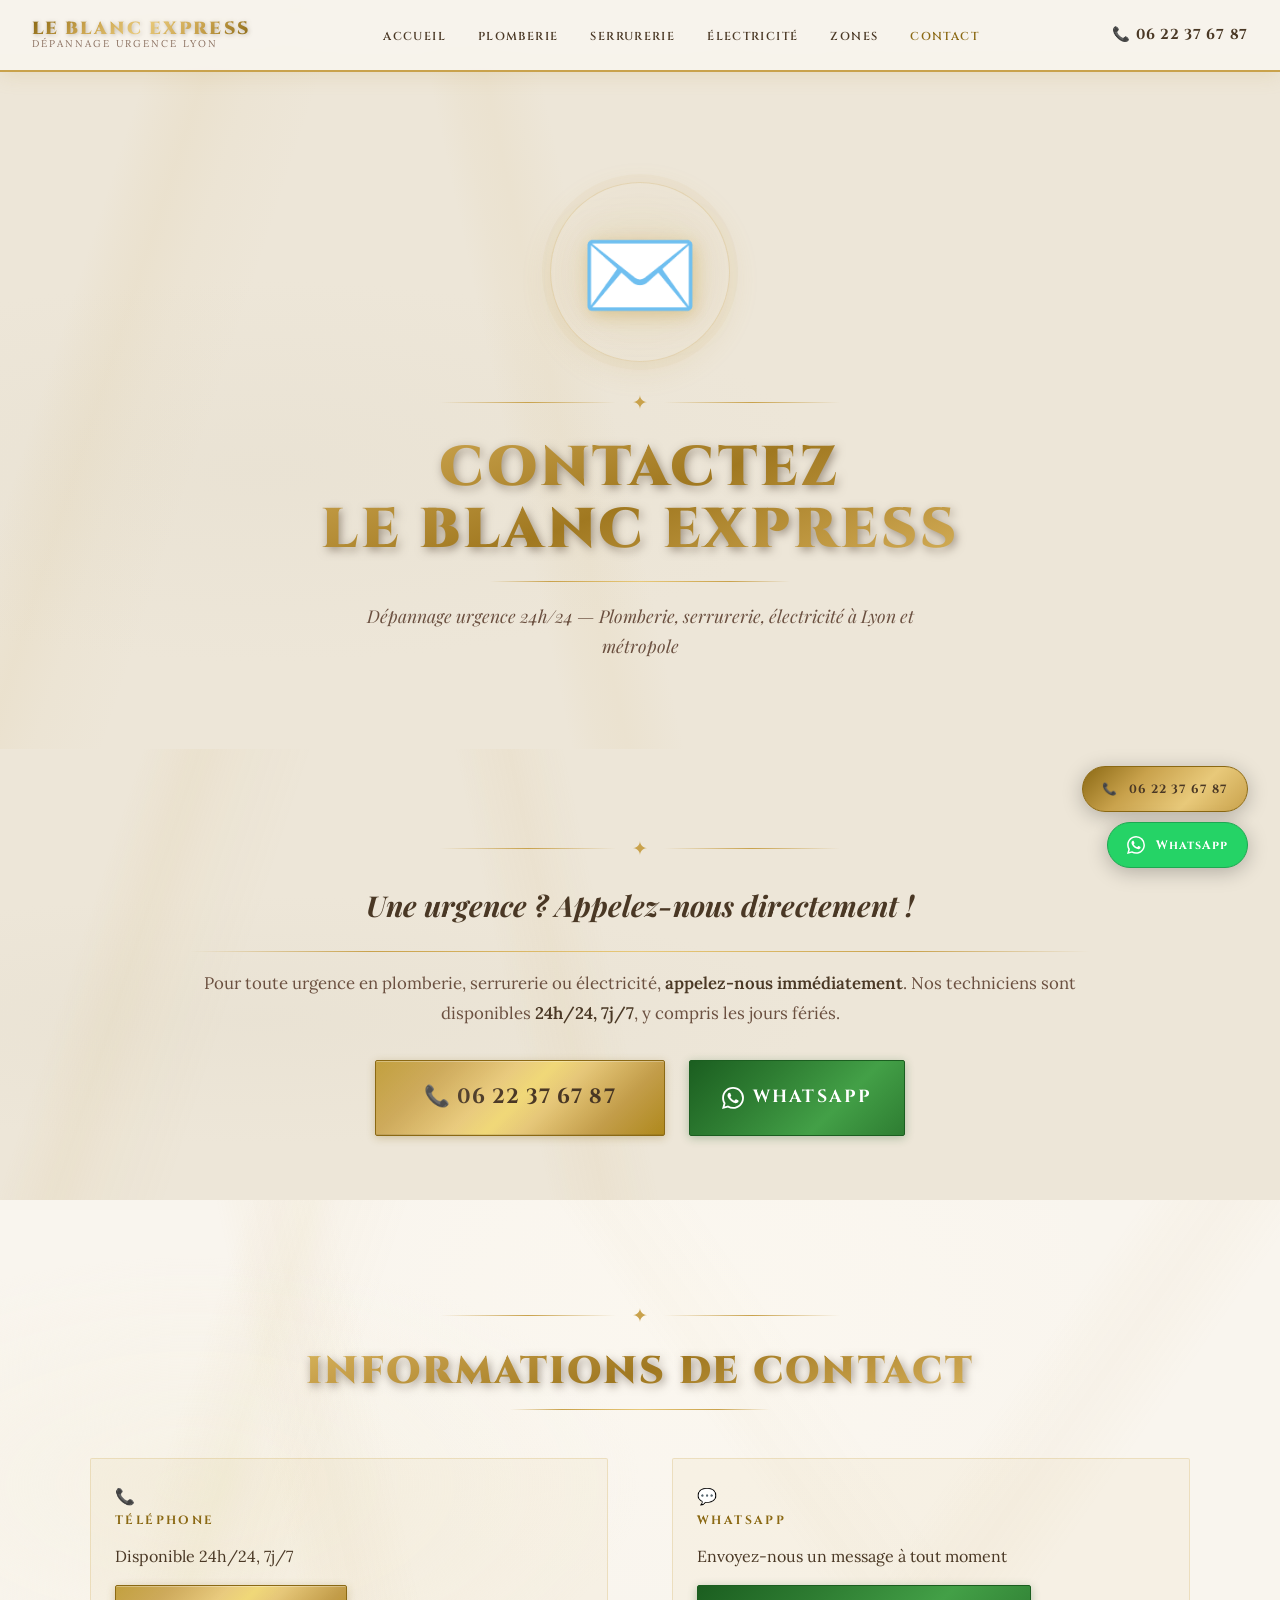
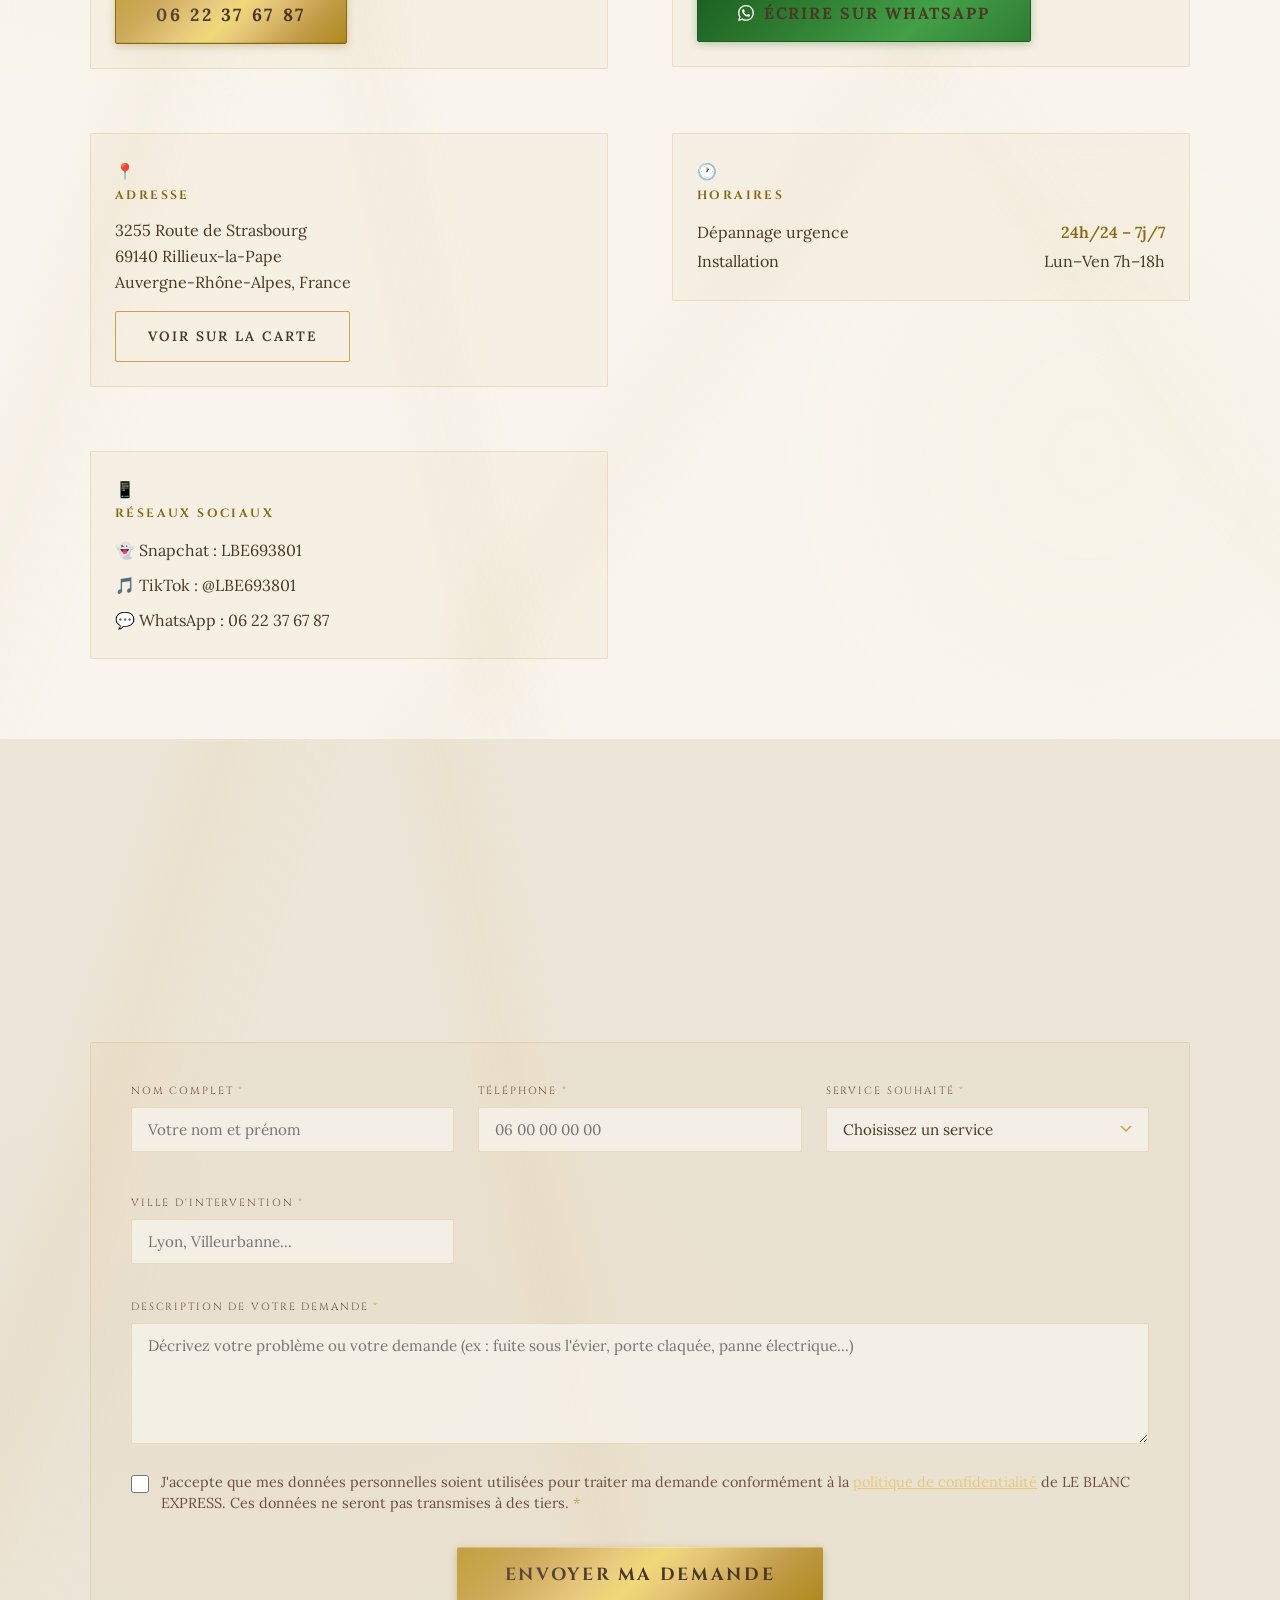
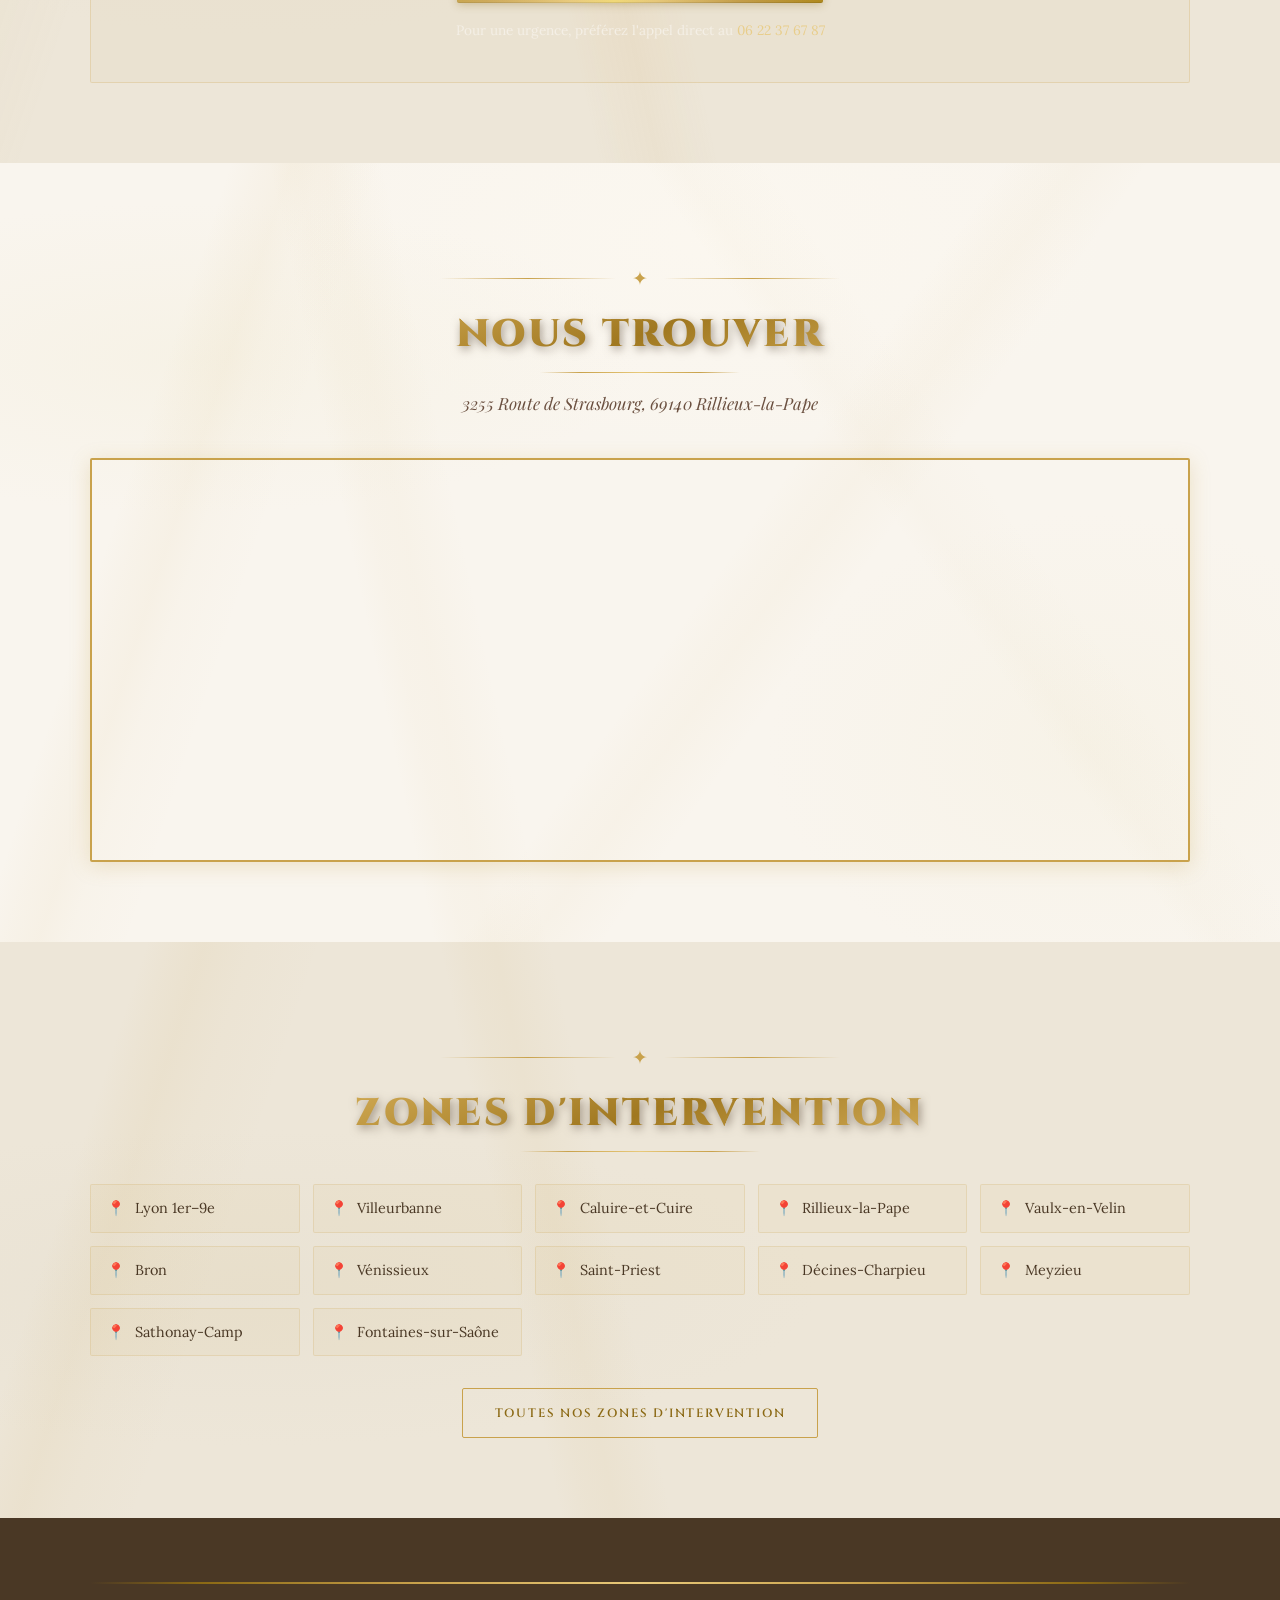
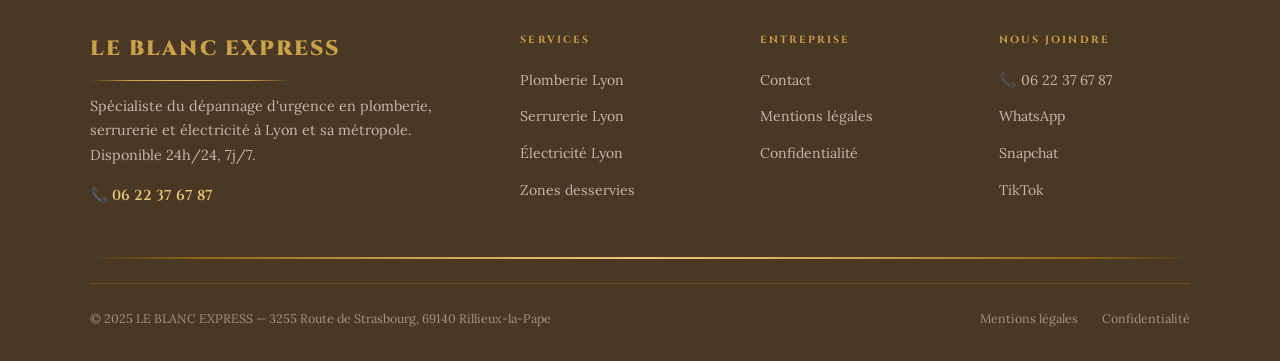
==== commit 4cfc9b28: "seo: add LocalBusiness JSON-LD schema to all 8 pages Adds Schema.org LocalBusiness structured data t" ====
--- a/contact.html
+++ b/contact.html
@@ -53,6 +53,24 @@
     }
   }
   </script>
+  <script type="application/ld+json">
+  {
+    "@context": "https://schema.org",
+    "@type": "LocalBusiness",
+    "name": "Le Blanc Express",
+    "image": "https://www.leblancexpress.fr/favicon.svg",
+    "@id": "https://www.leblancexpress.fr/#localbusiness",
+    "url": "https://www.leblancexpress.fr",
+    "telephone": "0622376787",
+    "address": {
+      "@type": "PostalAddress",
+      "streetAddress": "3255 rte de Strasbourg",
+      "addressLocality": "Rillieux-la-Pape",
+      "postalCode": "69140",
+      "addressCountry": "FR"
+    }
+  }
+  </script>
 </head>
 <body id="top">
 
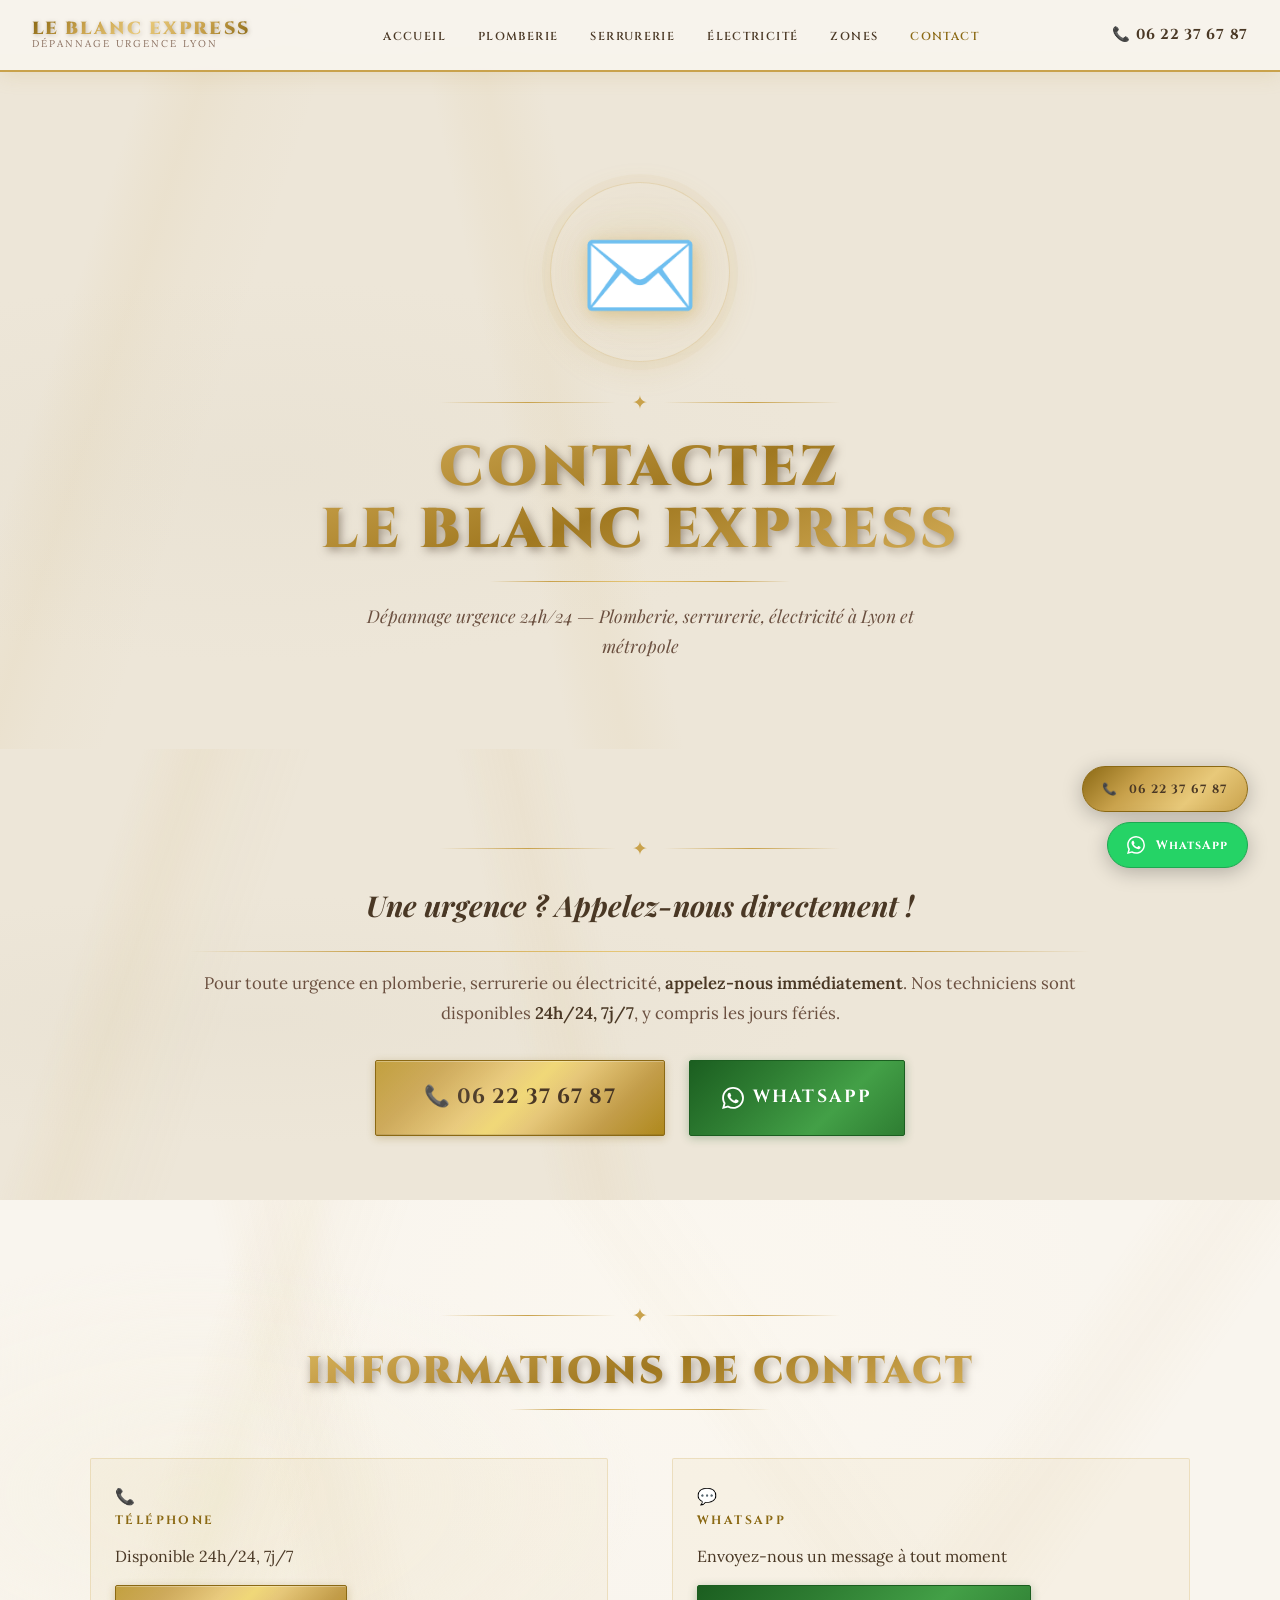
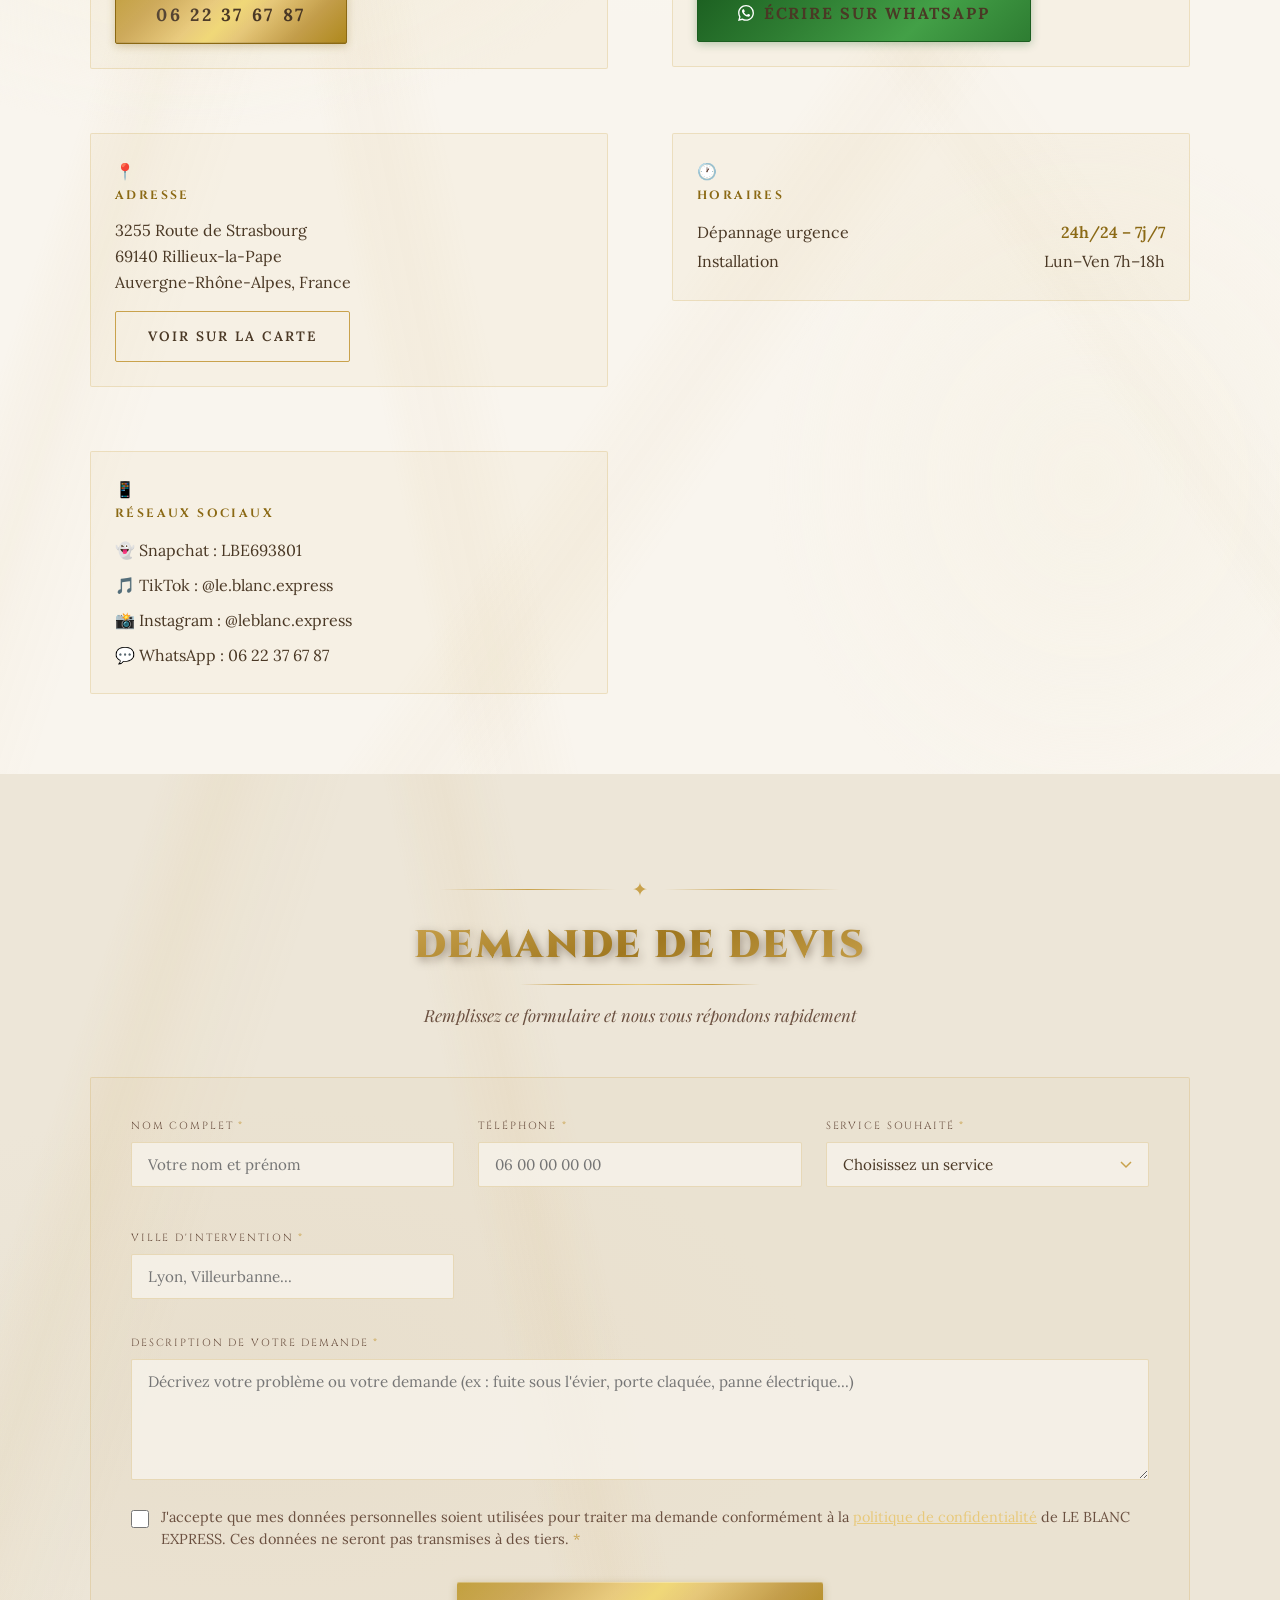
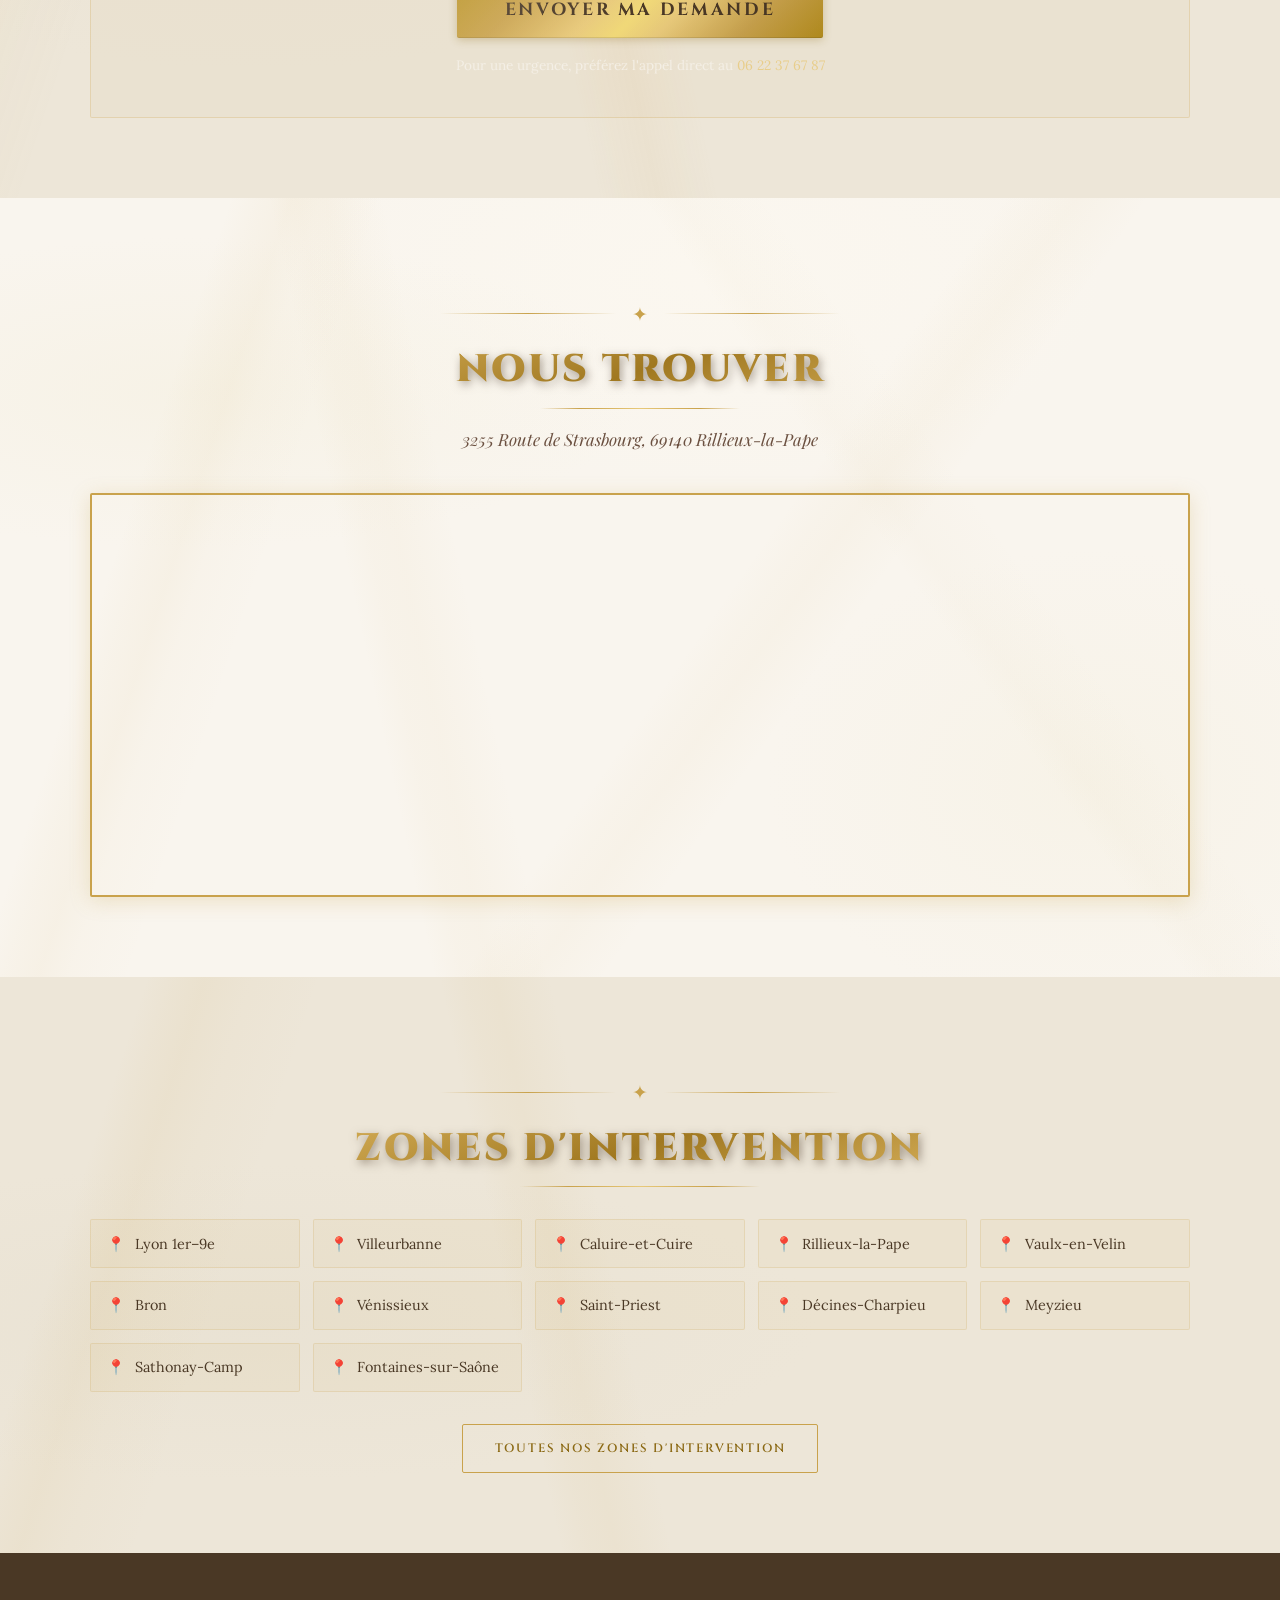
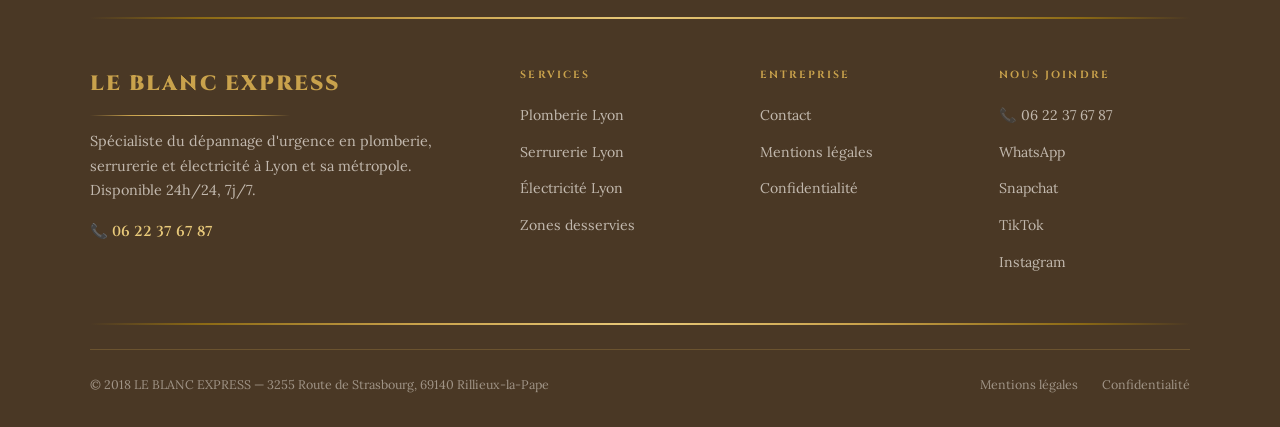
==== commit 038ccce4: "feat: add Instagram, update TikTok handle, link devis form to WhatsApp - Add Instagram (@leblanc.exp" ====
--- a/contact.html
+++ b/contact.html
@@ -218,8 +218,13 @@
             </a>
           </li>
           <li style="margin-bottom:0.5rem;">
-            <a href="https://www.tiktok.com/@LBE693801" target="_blank" rel="noopener noreferrer" style="color:var(--brown-dark);">
-              🎵 TikTok : @LBE693801
+            <a href="https://www.tiktok.com/@le.blanc.express?_r=1&amp;_t=ZN-96fO5IwC8JS" target="_blank" rel="noopener noreferrer" style="color:var(--brown-dark);">
+              🎵 TikTok : @le.blanc.express
+            </a>
+          </li>
+          <li style="margin-bottom:0.5rem;">
+            <a href="https://www.instagram.com/leblanc.express?igsh=MWE3cHF3eTIxZWh0aw%3D%3D&amp;utm_source=qr" target="_blank" rel="noopener noreferrer" style="color:var(--brown-dark);">
+              📸 Instagram : @leblanc.express
             </a>
           </li>
           <li>
@@ -436,13 +441,14 @@
           <li><a href="tel:+33622376787">📞 06 22 37 67 87</a></li>
           <li><a href="https://wa.me/33622376787" target="_blank" rel="noopener">WhatsApp</a></li>
           <li><a href="https://www.snapchat.com/add/LBE693801" target="_blank" rel="noopener">Snapchat</a></li>
-          <li><a href="https://www.tiktok.com/@LBE693801" target="_blank" rel="noopener">TikTok</a></li>
+          <li><a href="https://www.tiktok.com/@le.blanc.express?_r=1&amp;_t=ZN-96fO5IwC8JS" target="_blank" rel="noopener">TikTok</a></li>
+          <li><a href="https://www.instagram.com/leblanc.express?igsh=MWE3cHF3eTIxZWh0aw%3D%3D&amp;utm_source=qr" target="_blank" rel="noopener">Instagram</a></li>
         </ul>
       </div>
     </div>
     <div class="gold-line-thick" style="margin-bottom:1.5rem;"></div>
     <div class="footer-bottom">
-      <p>© 2025 LE BLANC EXPRESS — 3255 Route de Strasbourg, 69140 Rillieux-la-Pape</p>
+      <p>© 2018 LE BLANC EXPRESS — 3255 Route de Strasbourg, 69140 Rillieux-la-Pape</p>
       <div class="footer-legal">
         <a href="mentions-legales.html">Mentions légales</a>
         <a href="politique-confidentialite.html">Confidentialité</a>
--- a/css/style.css
+++ b/css/style.css
@@ -524,6 +524,12 @@
   border: 1px solid #333;
   box-shadow: 0 3px 12px rgba(0,0,0,0.3);
 }
+.hero-contact-btn.instagram {
+  background: linear-gradient(135deg, #833ab4, #fd1d1d, #fcb045);
+  color: white;
+  border: 1px solid #c13584;
+  box-shadow: 0 3px 12px rgba(193,53,132,0.3);
+}
 .hero-contact-btn:hover { transform: translateY(-2px) scale(1.02); }
 
 /* ===================== SERVICE SECTION ===================== */
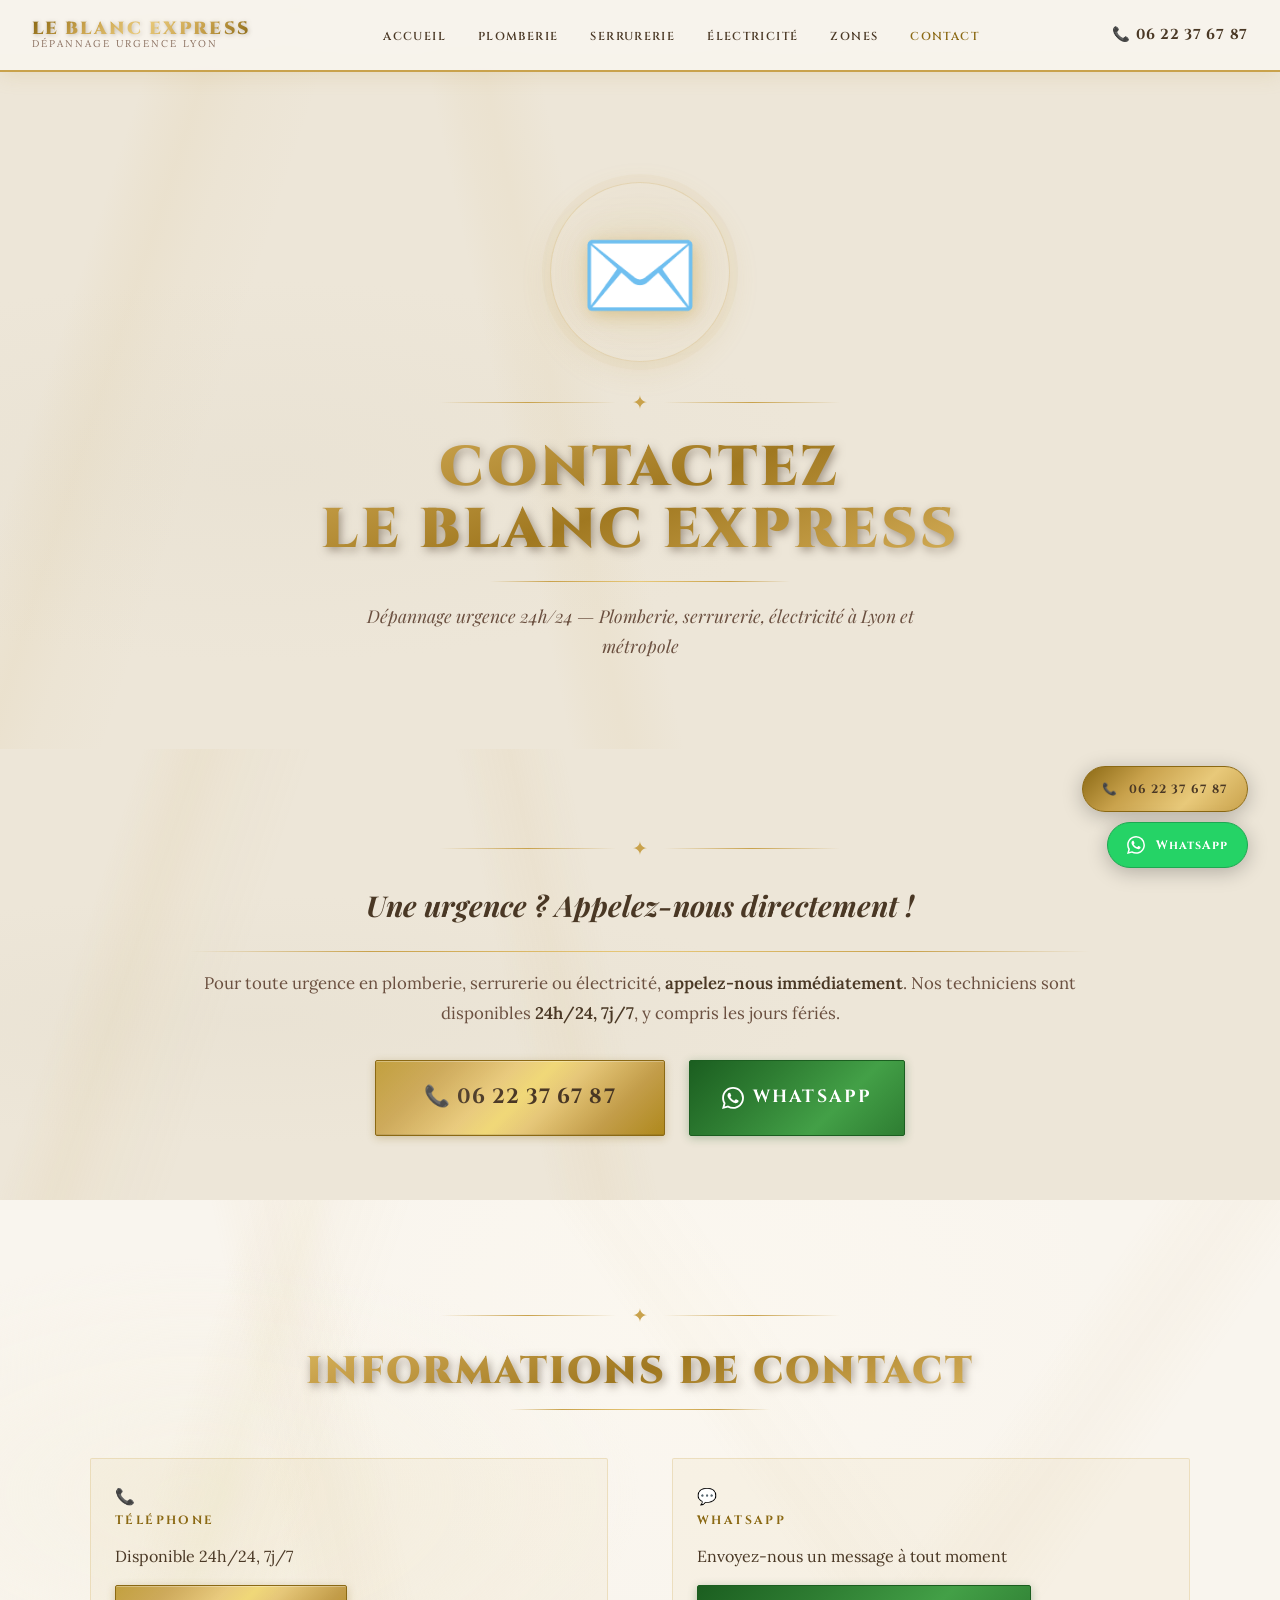
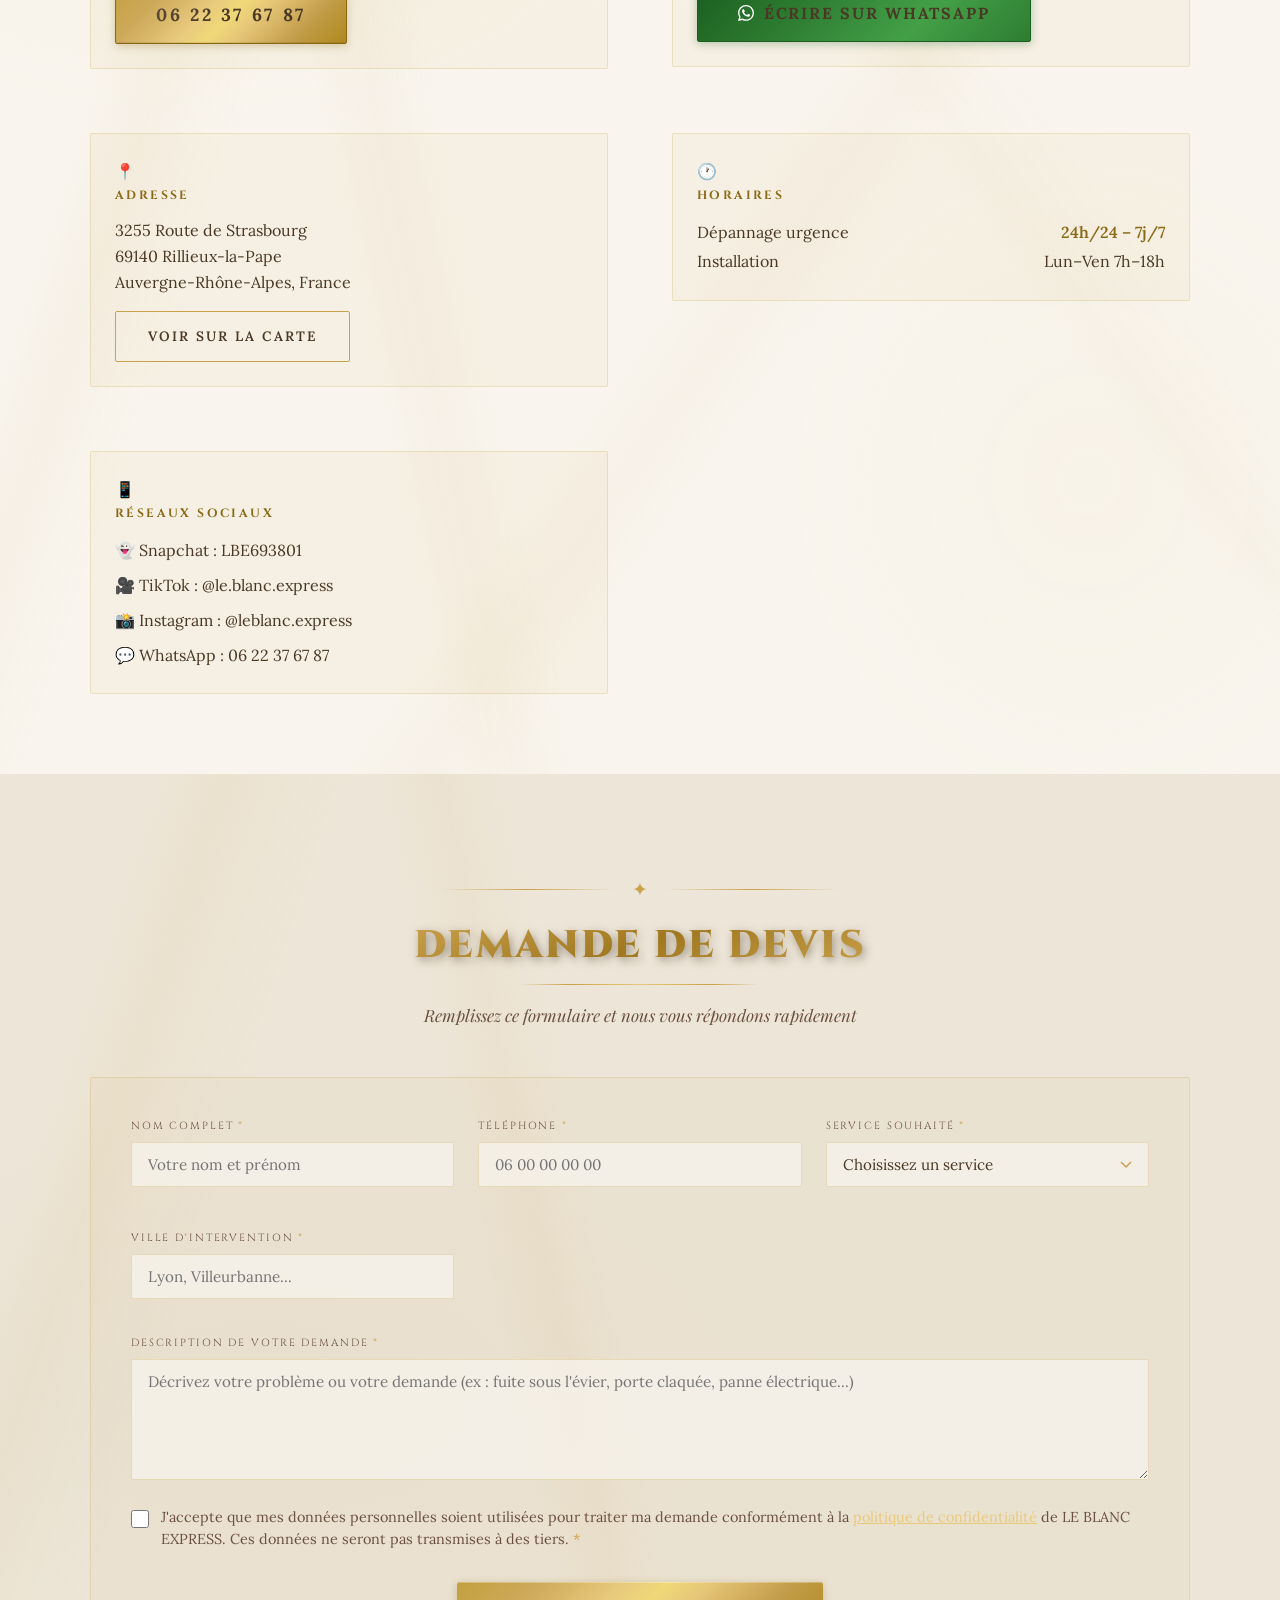
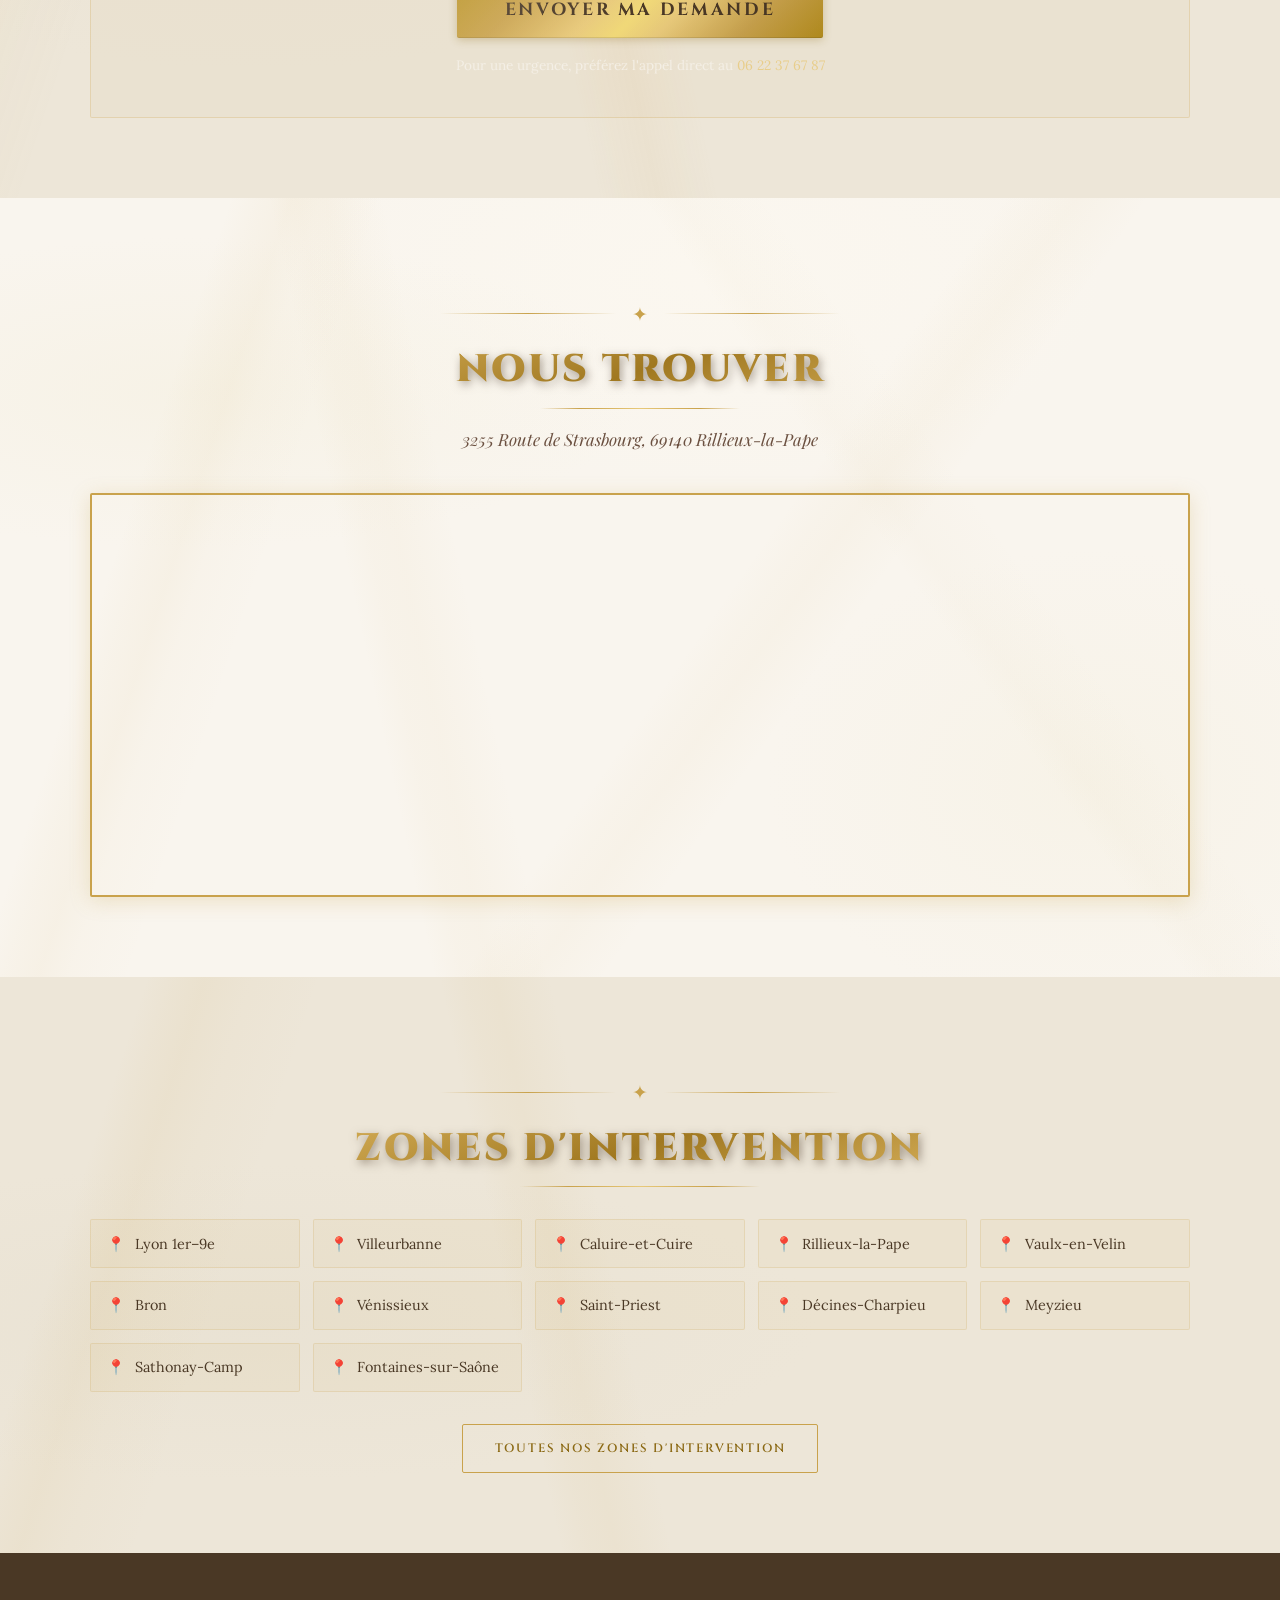
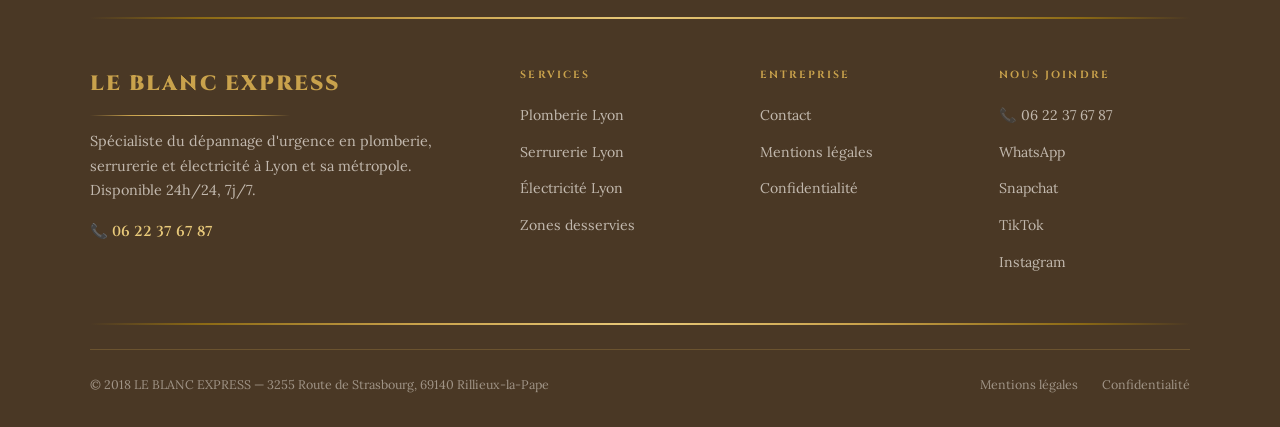
==== commit 1dabc49f: "feat: Instagram + TikTok + footer social links — contact, plomberie" ====
--- a/contact.html
+++ b/contact.html
@@ -74,7 +74,6 @@
 </head>
 <body id="top">
 
-<!-- ═══════════ NAVIGATION ═══════════ -->
 <nav class="navbar" role="navigation" aria-label="Navigation principale">
   <div class="navbar-inner">
     <a href="index.html" class="navbar-brand" aria-label="LE BLANC EXPRESS — Accueil">
@@ -109,7 +108,6 @@
 
 <main>
 
-<!-- ═══════════ BREADCRUMB ═══════════ -->
 <div class="breadcrumb marble-bg" aria-label="Fil d'Ariane">
   <div class="breadcrumb-inner">
     <a href="index.html">Accueil</a>
@@ -118,12 +116,9 @@
   </div>
 </div>
 
-<!-- ═══════════ PAGE HERO ═══════════ -->
 <section class="page-hero marble-dark" aria-labelledby="hero-h1">
   <div class="page-hero-inner animate-on-scroll">
-    <div class="service-icon-ring" style="margin:0 auto 1.5rem;" aria-hidden="true">
-      <span class="service-icon">✉️</span>
-    </div>
+    <div class="service-icon-ring" style="margin:0 auto 1.5rem;" aria-hidden="true"><span class="service-icon">✉️</span></div>
     <div class="gold-separator"><span>✦</span></div>
     <h1 id="hero-h1" class="page-hero-title title-3d">Contactez<br>LE BLANC EXPRESS</h1>
     <div class="gold-line" style="max-width:300px;margin:1.2rem auto;"></div>
@@ -131,22 +126,14 @@
   </div>
 </section>
 
-<!-- ═══════════ CTA TÉLÉPHONE ═══════════ -->
 <section class="urgence-section marble-dark" aria-labelledby="h2-cta-phone">
   <div class="urgence-inner animate-on-scroll">
     <div class="gold-separator"><span>✦</span></div>
-    <h2 id="h2-cta-phone" class="urgence-title">
-      Une urgence&nbsp;? Appelez-nous directement&nbsp;!
-    </h2>
+    <h2 id="h2-cta-phone" class="urgence-title">Une urgence&nbsp;? Appelez-nous directement&nbsp;!</h2>
     <div class="gold-line"></div>
-    <p class="urgence-text">
-      Pour toute urgence en plomberie, serrurerie ou électricité, <strong>appelez-nous immédiatement</strong>.
-      Nos techniciens sont disponibles <strong>24h/24, 7j/7</strong>, y compris les jours fériés.
-    </p>
+    <p class="urgence-text">Pour toute urgence en plomberie, serrurerie ou électricité, <strong>appelez-nous immédiatement</strong>. Nos techniciens sont disponibles <strong>24h/24, 7j/7</strong>, y compris les jours fériés.</p>
     <div style="display:flex;gap:1.5rem;flex-wrap:wrap;justify-content:center;margin-top:1.5rem;">
-      <a href="tel:+33622376787" class="btn-gold" style="font-size:1.3rem;padding:1.2rem 3rem;letter-spacing:0.05em;">
-        📞 06 22 37 67 87
-      </a>
+      <a href="tel:+33622376787" class="btn-gold" style="font-size:1.3rem;padding:1.2rem 3rem;letter-spacing:0.05em;">📞 06 22 37 67 87</a>
       <a href="https://wa.me/33622376787" class="btn-whatsapp" target="_blank" rel="noopener noreferrer" style="font-size:1.1rem;padding:1.2rem 2rem;">
         <svg width="22" height="22" viewBox="0 0 24 24" fill="white" aria-hidden="true"><path d="M17.472 14.382c-.297-.149-1.758-.867-2.03-.967-.273-.099-.471-.148-.67.15-.197.297-.767.966-.94 1.164-.173.199-.347.223-.644.075-.297-.15-1.255-.463-2.39-1.475-.883-.788-1.48-1.761-1.653-2.059-.173-.297-.018-.458.13-.606.134-.133.298-.347.446-.52.149-.174.198-.298.298-.497.099-.198.05-.371-.025-.52-.075-.149-.669-1.612-.916-2.207-.242-.579-.487-.5-.669-.51-.173-.008-.371-.01-.57-.01-.198 0-.52.074-.792.372-.272.297-1.04 1.016-1.04 2.479 0 1.462 1.065 2.875 1.213 3.074.149.198 2.096 3.2 5.077 4.487.709.306 1.262.489 1.694.625.712.227 1.36.195 1.871.118.571-.085 1.758-.719 2.006-1.413.248-.694.248-1.289.173-1.413-.074-.124-.272-.198-.57-.347m-5.421 7.403h-.004a9.87 9.87 0 01-5.031-1.378l-.361-.214-3.741.982.998-3.648-.235-.374a9.86 9.86 0 01-1.51-5.26c.001-5.45 4.436-9.884 9.888-9.884 2.64 0 5.122 1.03 6.988 2.898a9.825 9.825 0 012.893 6.994c-.003 5.45-4.437 9.884-9.885 9.884m8.413-18.297A11.815 11.815 0 0012.05 0C5.495 0 .16 5.335.157 11.892c0 2.096.547 4.142 1.588 5.945L.057 24l6.305-1.654a11.882 11.882 0 005.683 1.448h.005c6.554 0 11.89-5.335 11.893-11.893a11.821 11.821 0 00-3.48-8.413Z"/></svg>
         WhatsApp
@@ -155,7 +142,6 @@
   </div>
 </section>
 
-<!-- ═══════════ INFOS CONTACT ═══════════ -->
 <section class="section marble-bg" id="infos" aria-labelledby="h2-infos">
   <div class="section-inner">
     <div class="animate-on-scroll" style="text-align:center;margin-bottom:3rem;">
@@ -219,7 +205,7 @@
           </li>
           <li style="margin-bottom:0.5rem;">
             <a href="https://www.tiktok.com/@le.blanc.express?_r=1&amp;_t=ZN-96fO5IwC8JS" target="_blank" rel="noopener noreferrer" style="color:var(--brown-dark);">
-              🎵 TikTok : @le.blanc.express
+              🎥 TikTok : @le.blanc.express
             </a>
           </li>
           <li style="margin-bottom:0.5rem;">
@@ -239,7 +225,6 @@
   </div>
 </section>
 
-<!-- ═══════════ FORMULAIRE DE DEVIS ═══════════ -->
 <section class="section marble-dark" id="devis" aria-labelledby="h2-devis">
   <div class="section-inner">
     <div class="animate-on-scroll" style="text-align:center;margin-bottom:3rem;">
@@ -248,39 +233,17 @@
       <div class="gold-line" style="max-width:240px;margin:1rem auto;"></div>
       <p class="section-subtitle">Remplissez ce formulaire et nous vous répondons rapidement</p>
     </div>
-
     <div class="animate-on-scroll">
       <form class="devis-form" id="devis-form" action="#" method="post" novalidate aria-label="Formulaire de demande de devis">
-
         <div style="display:grid;grid-template-columns:repeat(auto-fit,minmax(280px,1fr));gap:1.5rem;">
-
           <div class="form-group">
             <label for="nom">Nom complet <span aria-hidden="true" style="color:var(--gold);">*</span></label>
-            <input
-              type="text"
-              id="nom"
-              name="nom"
-              required
-              autocomplete="name"
-              placeholder="Votre nom et prénom"
-              aria-required="true"
-            />
-          </div>
-
+            <input type="text" id="nom" name="nom" required autocomplete="name" placeholder="Votre nom et prénom" aria-required="true"/>
+          </div>
           <div class="form-group">
             <label for="telephone">Téléphone <span aria-hidden="true" style="color:var(--gold);">*</span></label>
-            <input
-              type="tel"
-              id="telephone"
-              name="telephone"
-              required
-              autocomplete="tel"
-              placeholder="06 00 00 00 00"
-              aria-required="true"
-              pattern="[0-9\s\+\-\.]{8,15}"
-            />
-          </div>
-
+            <input type="tel" id="telephone" name="telephone" required autocomplete="tel" placeholder="06 00 00 00 00" aria-required="true" pattern="[0-9\s\+\-\.]{8,15}"/>
+          </div>
           <div class="form-group">
             <label for="service">Service souhaité <span aria-hidden="true" style="color:var(--gold);">*</span></label>
             <select id="service" name="service" required aria-required="true">
@@ -292,67 +255,30 @@
               <option value="autre">Autre demande</option>
             </select>
           </div>
-
           <div class="form-group">
             <label for="ville">Ville d'intervention <span aria-hidden="true" style="color:var(--gold);">*</span></label>
-            <input
-              type="text"
-              id="ville"
-              name="ville"
-              required
-              autocomplete="address-level2"
-              placeholder="Lyon, Villeurbanne..."
-              aria-required="true"
-            />
-          </div>
-
+            <input type="text" id="ville" name="ville" required autocomplete="address-level2" placeholder="Lyon, Villeurbanne..." aria-required="true"/>
+          </div>
         </div>
-
         <div class="form-group" style="margin-top:1rem;">
           <label for="description">Description de votre demande <span aria-hidden="true" style="color:var(--gold);">*</span></label>
-          <textarea
-            id="description"
-            name="description"
-            required
-            rows="5"
-            placeholder="Décrivez votre problème ou votre demande (ex : fuite sous l'évier, porte claquée, panne électrique...)"
-            aria-required="true"
-          ></textarea>
+          <textarea id="description" name="description" required rows="5" placeholder="Décrivez votre problème ou votre demande (ex : fuite sous l'évier, porte claquée, panne électrique...)" aria-required="true"></textarea>
         </div>
-
         <div class="form-rgpd" role="group" aria-labelledby="rgpd-label">
           <label style="display:flex;align-items:flex-start;gap:0.75rem;cursor:pointer;">
-            <input
-              type="checkbox"
-              id="rgpd"
-              name="rgpd"
-              required
-              aria-required="true"
-              style="flex-shrink:0;margin-top:0.2rem;width:18px;height:18px;accent-color:var(--gold);"
-            />
-            <span id="rgpd-label" style="font-family:'Lora',serif;font-size:0.9rem;line-height:1.5;">
-              J'accepte que mes données personnelles soient utilisées pour traiter ma demande conformément à la
-              <a href="politique-confidentialite.html" style="color:var(--gold-light);text-decoration:underline;">politique de confidentialité</a>
-              de LE BLANC EXPRESS. Ces données ne seront pas transmises à des tiers. <span aria-hidden="true" style="color:var(--gold);">*</span>
-            </span>
+            <input type="checkbox" id="rgpd" name="rgpd" required aria-required="true" style="flex-shrink:0;margin-top:0.2rem;width:18px;height:18px;accent-color:var(--gold);"/>
+            <span id="rgpd-label" style="font-family:'Lora',serif;font-size:0.9rem;line-height:1.5;">J'accepte que mes données personnelles soient utilisées pour traiter ma demande conformément à la <a href="politique-confidentialite.html" style="color:var(--gold-light);text-decoration:underline;">politique de confidentialité</a> de LE BLANC EXPRESS. Ces données ne seront pas transmises à des tiers. <span aria-hidden="true" style="color:var(--gold);">*</span></span>
           </label>
         </div>
-
         <div style="text-align:center;margin-top:2rem;">
-          <button type="submit" class="btn-gold" style="font-size:1.1rem;padding:1rem 3rem;cursor:pointer;border:none;">
-            Envoyer ma demande
-          </button>
-          <p style="font-family:'Lora',serif;font-size:0.85rem;color:var(--cream);margin-top:1rem;opacity:0.8;">
-            Pour une urgence, préférez l'appel direct au <a href="tel:+33622376787" style="color:var(--gold-light);">06 22 37 67 87</a>
-          </p>
+          <button type="submit" class="btn-gold" style="font-size:1.1rem;padding:1rem 3rem;cursor:pointer;border:none;">Envoyer ma demande</button>
+          <p style="font-family:'Lora',serif;font-size:0.85rem;color:var(--cream);margin-top:1rem;opacity:0.8;">Pour une urgence, préférez l'appel direct au <a href="tel:+33622376787" style="color:var(--gold-light);">06 22 37 67 87</a></p>
         </div>
-
       </form>
     </div>
   </div>
 </section>
 
-<!-- ═══════════ CARTE ═══════════ -->
 <section class="section marble-bg" id="carte" aria-labelledby="h2-carte">
   <div class="section-inner">
     <div class="animate-on-scroll" style="text-align:center;margin-bottom:2rem;">
@@ -362,22 +288,11 @@
       <p class="section-subtitle">3255 Route de Strasbourg, 69140 Rillieux-la-Pape</p>
     </div>
     <div class="map-container animate-on-scroll">
-      <iframe
-        src="https://www.google.com/maps/embed?pb=!1m18!1m12!1m3!1d2779.1234!2d4.8975!3d45.8175!2m3!1f0!2f0!3f0!3m2!1i1024!2i768!4f13.1!3m3!1m2!1s0x47f4ea0000000001%3A0x0!2s3255+Route+de+Strasbourg%2C+69140+Rillieux-la-Pape!5e0!3m2!1sfr!2sfr!4v1700000000000"
-        width="100%"
-        height="450"
-        style="border:0;border-radius:8px;filter:sepia(0.2) saturate(0.9);"
-        allowfullscreen=""
-        loading="lazy"
-        referrerpolicy="no-referrer-when-downgrade"
-        title="Localisation LE BLANC EXPRESS — Rillieux-la-Pape"
-        aria-label="Carte Google Maps — LE BLANC EXPRESS, 3255 Route de Strasbourg, Rillieux-la-Pape">
-      </iframe>
-    </div>
-  </div>
-</section>
-
-<!-- ═══════════ ZONES RAPIDE ═══════════ -->
+      <iframe src="https://www.google.com/maps/embed?pb=!1m18!1m12!1m3!1d2779.1234!2d4.8975!3d45.8175!2m3!1f0!2f0!3f0!3m2!1i1024!2i768!4f13.1!3m3!1m2!1s0x47f4ea0000000001%3A0x0!2s3255+Route+de+Strasbourg%2C+69140+Rillieux-la-Pape!5e0!3m2!1sfr!2sfr!4v1700000000000" width="100%" height="450" style="border:0;border-radius:8px;filter:sepia(0.2) saturate(0.9);" allowfullscreen="" loading="lazy" referrerpolicy="no-referrer-when-downgrade" title="Localisation LE BLANC EXPRESS — Rillieux-la-Pape" aria-label="Carte Google Maps — LE BLANC EXPRESS, 3255 Route de Strasbourg, Rillieux-la-Pape"></iframe>
+    </div>
+  </div>
+</section>
+
 <section class="section marble-dark" aria-labelledby="h2-zones-contact">
   <div class="section-inner" style="text-align:center;">
     <div class="animate-on-scroll">
@@ -398,16 +313,13 @@
         <div class="zone-item" role="listitem">Sathonay-Camp</div>
         <div class="zone-item" role="listitem">Fontaines-sur-Saône</div>
       </div>
-      <div style="margin-top:1.5rem;">
-        <a href="zones-intervention.html" class="btn-gold-outline">Toutes nos zones d'intervention</a>
-      </div>
+      <div style="margin-top:1.5rem;"><a href="zones-intervention.html" class="btn-gold-outline">Toutes nos zones d'intervention</a></div>
     </div>
   </div>
 </section>
 
 </main>
 
-<!-- ═══════════ FOOTER ═══════════ -->
 <footer class="footer" role="contentinfo">
   <div class="footer-inner">
     <div class="gold-line-thick" style="margin-bottom:3rem;"></div>
@@ -457,9 +369,7 @@
   </div>
 </footer>
 <div class="floating-phone">
-  <a href="tel:+33622376787" class="float-btn phone-float" aria-label="Appeler LE BLANC EXPRESS">
-    <span>📞</span><span class="label">06 22 37 67 87</span>
-  </a>
+  <a href="tel:+33622376787" class="float-btn phone-float" aria-label="Appeler LE BLANC EXPRESS"><span>📞</span><span class="label">06 22 37 67 87</span></a>
   <a href="https://wa.me/33622376787" class="float-btn wa-float" target="_blank" rel="noopener noreferrer" aria-label="WhatsApp">
     <svg width="18" height="18" viewBox="0 0 24 24" fill="white"><path d="M17.472 14.382c-.297-.149-1.758-.867-2.03-.967-.273-.099-.471-.148-.67.15-.197.297-.767.966-.94 1.164-.173.199-.347.223-.644.075-.297-.15-1.255-.463-2.39-1.475-.883-.788-1.48-1.761-1.653-2.059-.173-.297-.018-.458.13-.606.134-.133.298-.347.446-.52.149-.174.198-.298.298-.497.099-.198.05-.371-.025-.52-.075-.149-.669-1.612-.916-2.207-.242-.579-.487-.5-.669-.51-.173-.008-.371-.01-.57-.01-.198 0-.52.074-.792.372-.272.297-1.04 1.016-1.04 2.479 0 1.462 1.065 2.875 1.213 3.074.149.198 2.096 3.2 5.077 4.487.709.306 1.262.489 1.694.625.712.227 1.36.195 1.871.118.571-.085 1.758-.719 2.006-1.413.248-.694.248-1.289.173-1.413-.074-.124-.272-.198-.57-.347m-5.421 7.403h-.004a9.87 9.87 0 01-5.031-1.378l-.361-.214-3.741.982.998-3.648-.235-.374a9.86 9.86 0 01-1.51-5.26c.001-5.45 4.436-9.884 9.888-9.884 2.64 0 5.122 1.03 6.988 2.898a9.825 9.825 0 012.893 6.994c-.003 5.45-4.437 9.884-9.885 9.884m8.413-18.297A11.815 11.815 0 0012.05 0C5.495 0 .16 5.335.157 11.892c0 2.096.547 4.142 1.588 5.945L.057 24l6.305-1.654a11.882 11.882 0 005.683 1.448h.005c6.554 0 11.89-5.335 11.893-11.893a11.821 11.821 0 00-3.48-8.413Z"/></svg>
     <span class="label">WhatsApp</span>
